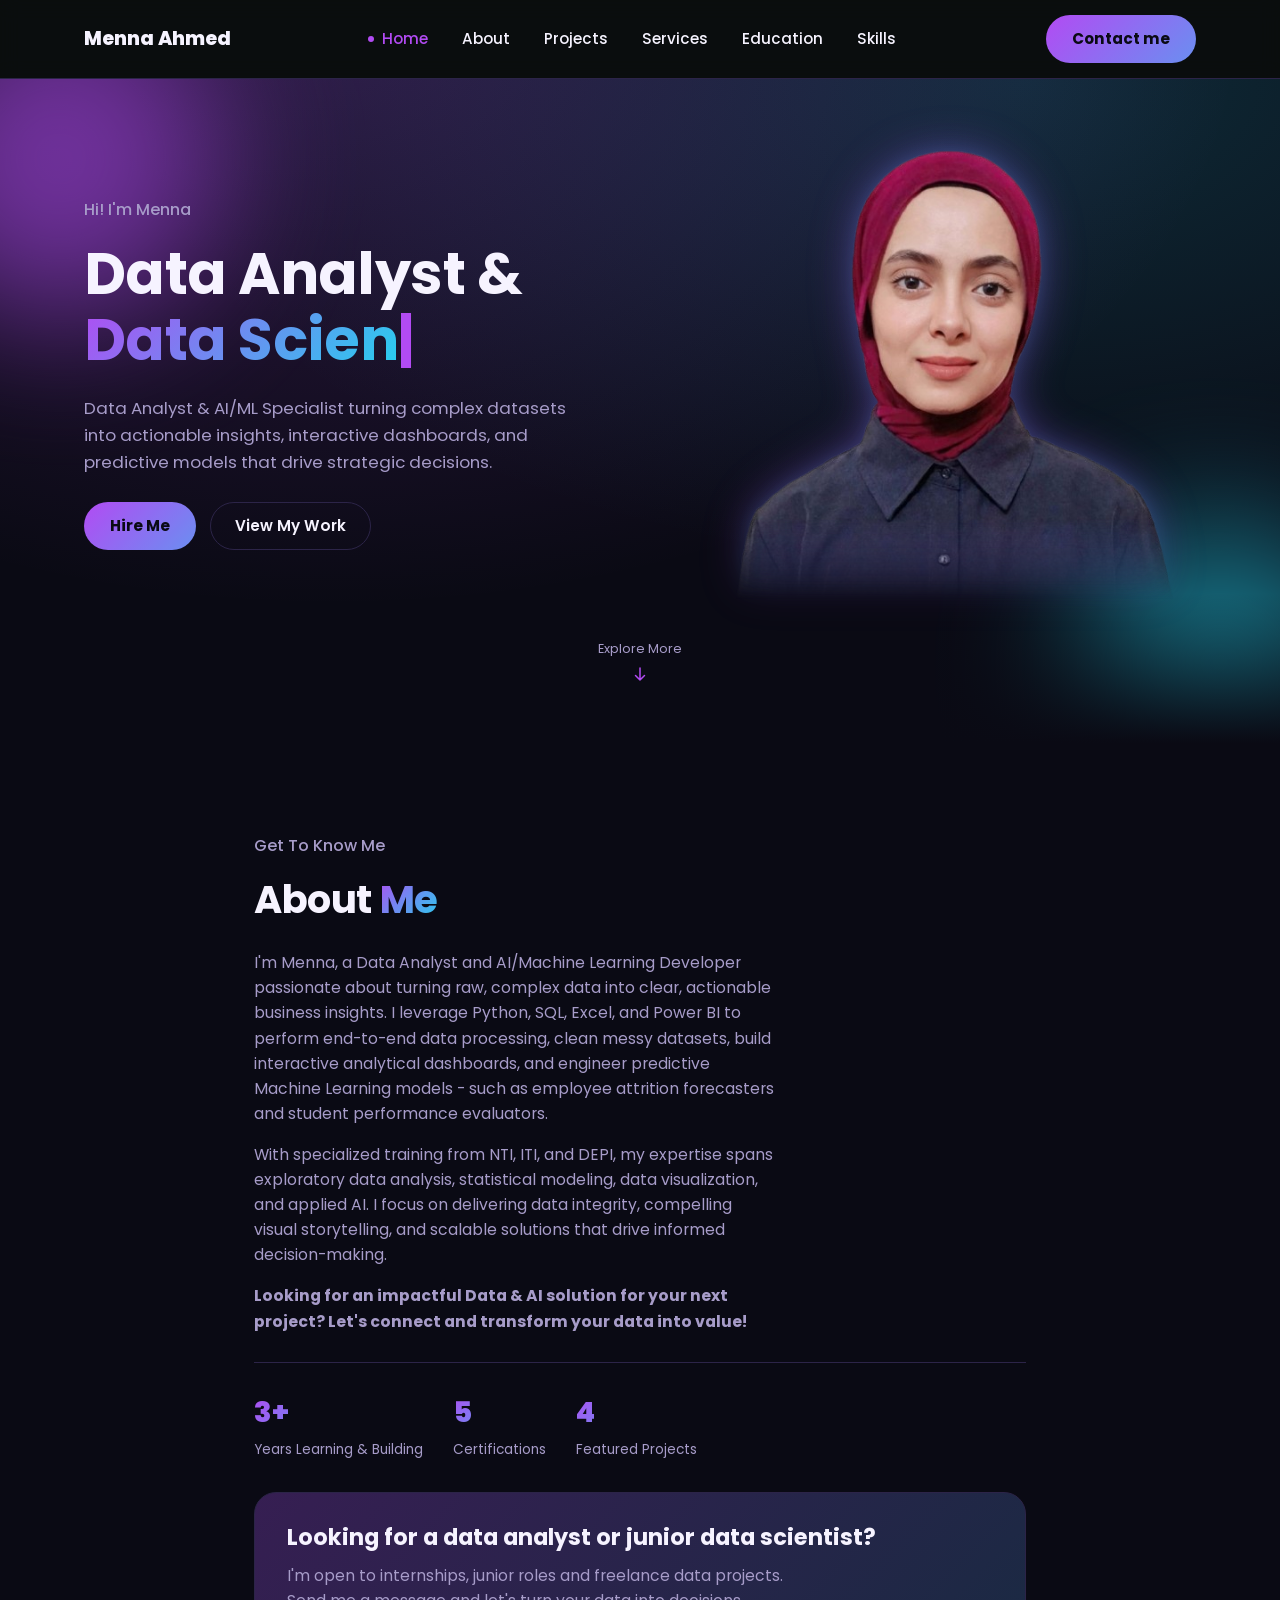
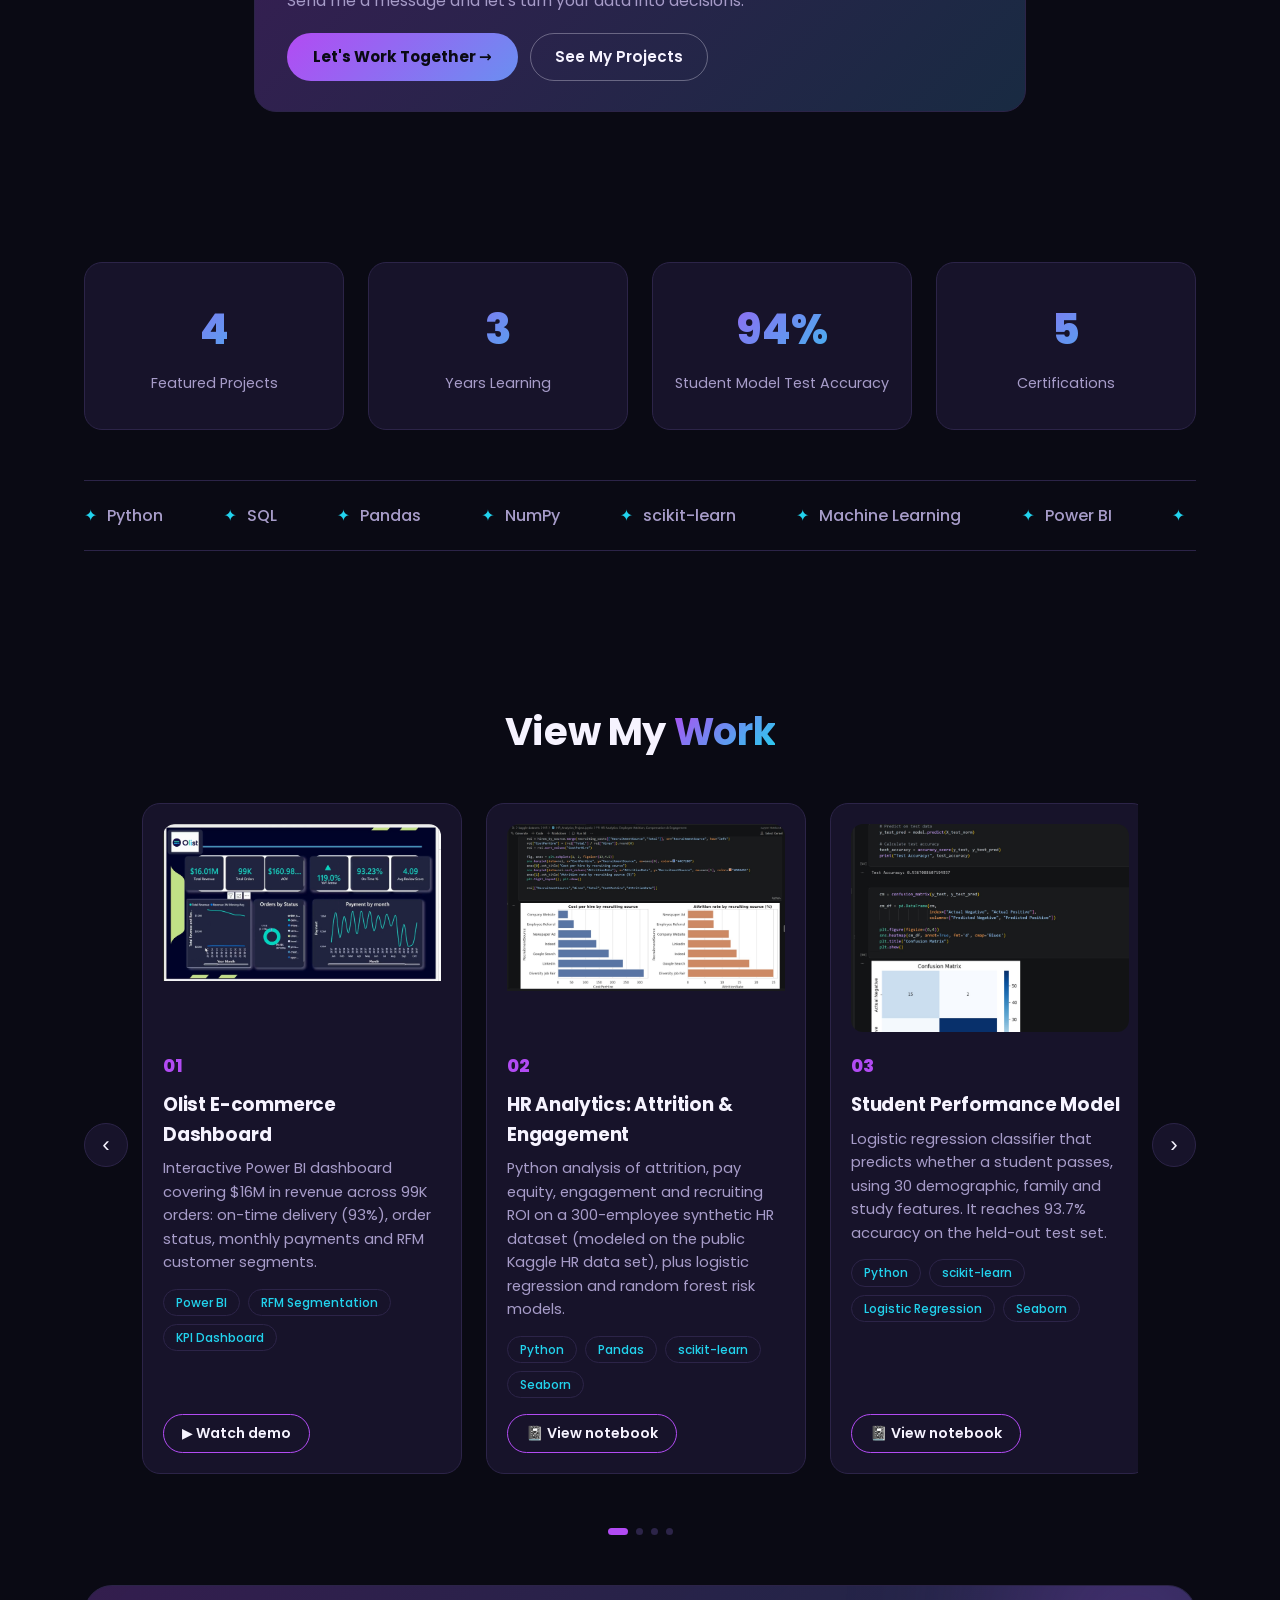
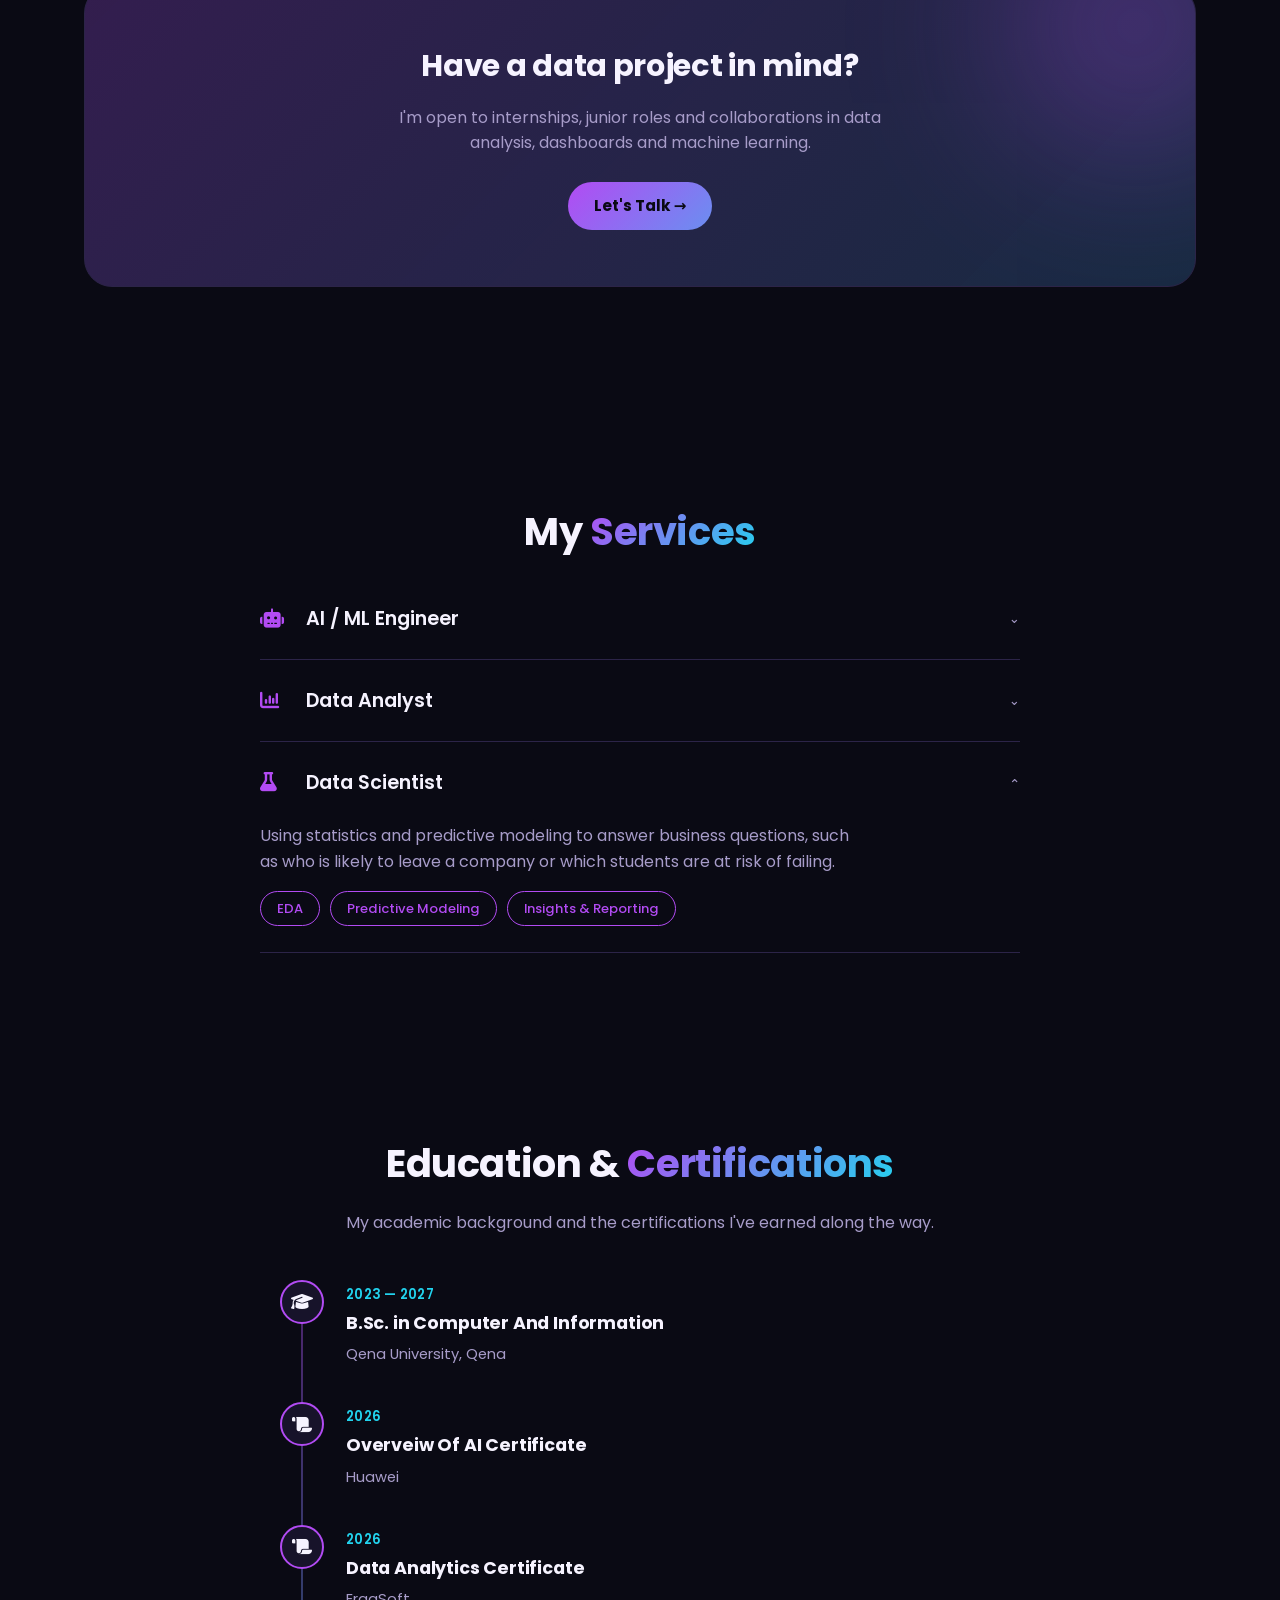
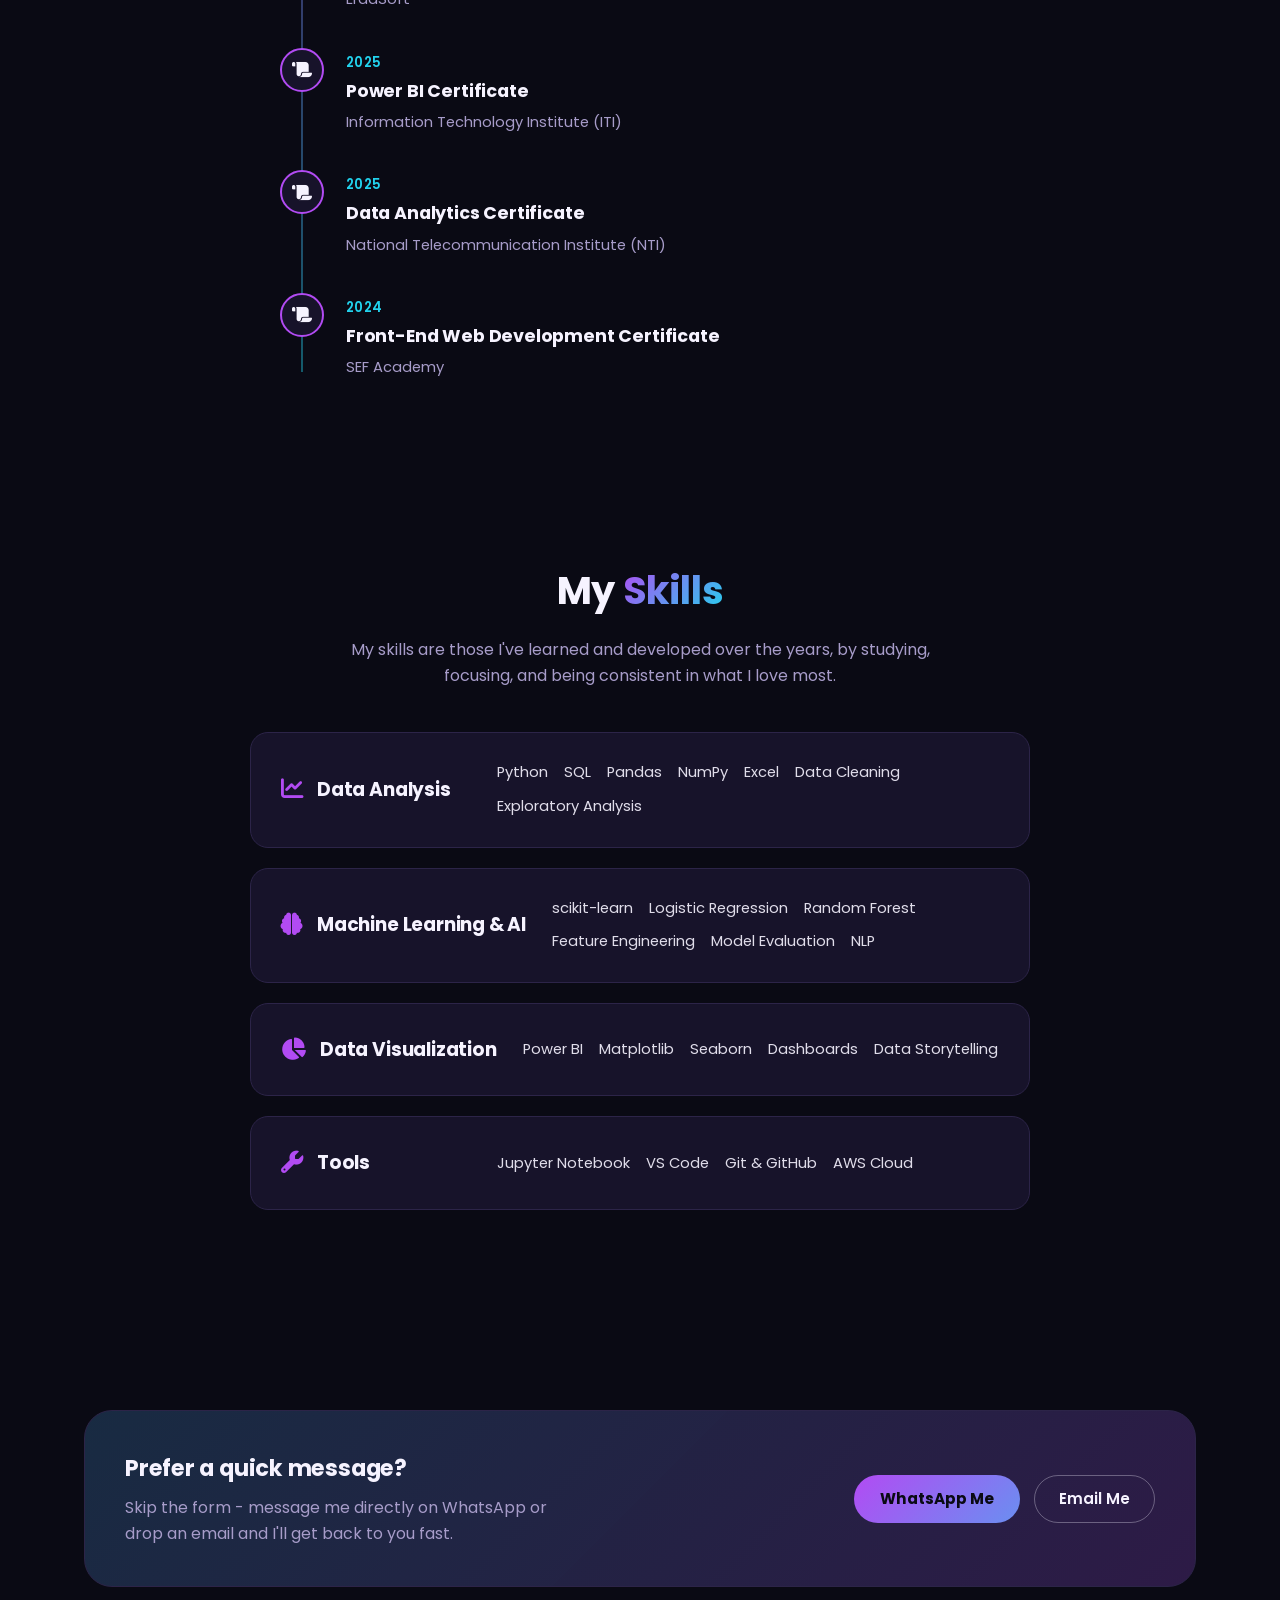
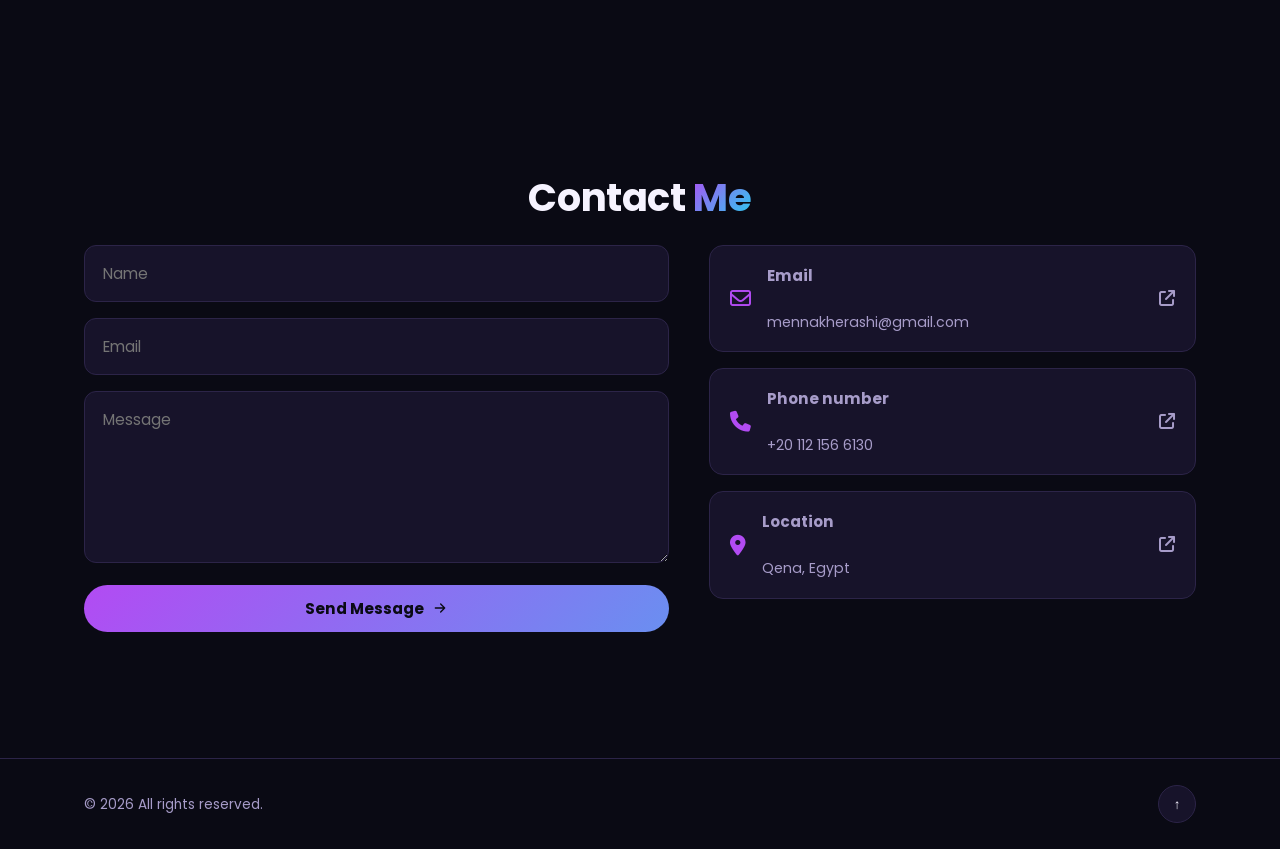
==== index.html @ 3c91f475 "Initial clean portfolio deploy" ====
<!DOCTYPE html>
<html lang="en">
<head>
<meta charset="UTF-8">
<meta name="viewport" content="width=device-width, initial-scale=1, viewport-fit=cover">
<title>Menna Ahmed Kherashi Portfolio</title>
<meta name="description" content="Portfolio of Menna Ahmed — data analysis, machine learning and Power BI dashboards.">
<link rel="preconnect" href="https://fonts.googleapis.com">
<link rel="preconnect" href="https://fonts.gstatic.com" crossorigin>
<link href="https://fonts.googleapis.com/css2?family=Poppins:wght@400;500;600;700;800&display=swap" rel="stylesheet">
<link rel="stylesheet" href="https://cdnjs.cloudflare.com/ajax/libs/font-awesome/6.5.1/css/all.min.css">
<link rel="stylesheet" href="css/style.css">
</head>
<body>

<header id="header">
  <nav class="nav wrap">
    <div class="logo">Menna Ahmed</div>
    <button class="nav-toggle" id="navToggle" aria-label="Toggle menu">
      <span></span><span></span><span></span>
    </button>
    <ul class="nav-links" id="navLinks">
      <li><a href="#home" class="nav-link active">Home</a></li>
      <li><a href="#about" class="nav-link">About</a></li>
      <li><a href="#works" class="nav-link">Projects</a></li>
      <li><a href="#services" class="nav-link">Services</a></li>
      <li><a href="#education" class="nav-link">Education</a></li>
      <li><a href="#skills" class="nav-link">Skills</a></li>
    </ul>
    <a href="#contact" class="btn-pill">Contact me</a>
  </nav>
</header>

<main>

  <!-- HERO -->
  <section id="home" class="hero">
    <span class="blob blob-1"></span>
    <span class="blob blob-2"></span>
    <div class="wrap hero-inner">
      <div class="hero-grid">
        <div class="hero-text">
          <p class="eyebrow">Hi! I'm Menna</p>
          <h1>Data Analyst &amp;<br><span id="typed" class="accent"></span><span class="cursor">|</span></h1>
          <p class="hero-sub">Data Analyst & AI/ML Specialist turning complex datasets into actionable insights, interactive dashboards, and predictive models that drive strategic decisions.</p>
          <div class="cta-row">
            <a href="#contact" class="btn-pill">Hire Me</a>
            <a href="#works" class="btn-outline">View My Work</a>
          </div>
        </div>
        <div class="hero-image">
          <img src="images/menna-cutout.png" alt="Menna Ahmed portrait" width="912" height="939">
        </div>
      </div>
      <a href="#works" class="scroll-down" aria-label="Scroll down">
        <span>Explore More</span>
        <svg width="18" height="18" viewBox="0 0 24 24" fill="none"><path d="M12 4v16m0 0l-6-6m6 6l6-6" stroke="currentColor" stroke-width="2" stroke-linecap="round" stroke-linejoin="round"/></svg>
      </a>
    </div>
  </section>

  <!-- ABOUT -->
  <section id="about" class="about">
    <div class="wrap about-inner reveal">
      <div class="about-content">
        <p class="eyebrow">Get To Know Me</p>
        <h2>About <span class="accent">Me</span></h2>
        
        <p class="about-text">
  I'm Menna, a Data Analyst and AI/Machine Learning Developer passionate about turning raw, complex data into clear, actionable business insights. I leverage Python, SQL, Excel, and Power BI to perform end-to-end data processing, clean messy datasets, build interactive analytical dashboards, and engineer predictive Machine Learning models - such as employee attrition forecasters and student performance evaluators.
</p>
<p class="about-text">
  With specialized training from NTI, ITI, and DEPI, my expertise spans exploratory data analysis, statistical modeling, data visualization, and applied AI. I focus on delivering data integrity, compelling visual storytelling, and scalable solutions that drive informed decision-making. 
</p>
<p class="about-text highlight-cta">
  <strong>Looking for an impactful Data & AI solution for your next project? Let's connect and transform your data into value!</strong>
</p>

        <div class="about-stats">
          <div class="about-stat">
            <span class="about-stat-num">3+</span>
            <span class="about-stat-label">Years Learning &amp; Building</span>
          </div>
          <div class="about-stat">
            <span class="about-stat-num">5</span>
            <span class="about-stat-label">Certifications</span>
          </div>
          <div class="about-stat">
            <span class="about-stat-num">4</span>
            <span class="about-stat-label">Featured Projects</span>
          </div>
        </div>
        <div class="about-cta">
          <p class="about-cta-title">Looking for a data analyst or junior data scientist?</p>
          <p class="about-cta-text">I'm open to internships, junior roles and freelance data projects. Send me a message and let's turn your data into decisions.</p>
          <div class="about-cta-actions">
            <a href="#contact" class="btn-pill">Let's Work Together →</a>
            <a href="#works" class="btn-outline">See My Projects</a>
          </div>
        </div>
      </div>
    </div>
  </section>

  <!-- STATS -->
  <section class="stats">
    <div class="wrap">
      <div class="stats-grid reveal-stagger">
        <div class="stat-card">
          <div class="stat-num" data-count="4">0</div>
          <div class="stat-label">Featured Projects</div>
        </div>
        <div class="stat-card">
          <div class="stat-num" data-count="3">0</div>
          <div class="stat-label">Years Learning</div>
        </div>
        <div class="stat-card">
          <div class="stat-num" data-count="94" data-suffix="%">0</div>
          <div class="stat-label">Student Model Test Accuracy</div>
        </div>
        <div class="stat-card">
          <div class="stat-num" data-count="5">0</div>
          <div class="stat-label">Certifications</div>
        </div>
      </div>
      <div class="marquee-wrap">
        <div class="marquee">
          <span>Python</span><span>SQL</span><span>Pandas</span><span>NumPy</span><span>scikit-learn</span>
          <span>Machine Learning</span><span>Power BI</span><span>Excel</span><span>NLP</span><span>AWS Cloud</span>
          <span>Git &amp; GitHub</span>
          <span>Python</span><span>SQL</span><span>Pandas</span><span>NumPy</span><span>scikit-learn</span>
          <span>Machine Learning</span><span>Power BI</span><span>Excel</span><span>NLP</span><span>AWS Cloud</span>
          <span>Git &amp; GitHub</span>
        </div>
      </div>
    </div>
  </section>

  <!-- WORKS -->
  <section id="works" class="works">
    <div class="wrap reveal">
      <h2>View My <span class="accent">Work</span></h2>
    </div>
    <div class="carousel-wrap wrap reveal">
      <button class="carousel-btn prev" id="worksPrev" aria-label="Previous">&#8249;</button>
      <div class="carousel" id="worksCarousel">
        <article class="work-card">
          <div class="work-img"><img src="images/olist.jpeg" alt="Olist E-commerce Power BI dashboard"></div>
          <span class="work-num">01</span>
          <h3>Olist E-commerce Dashboard</h3>
          <p>Interactive Power BI dashboard covering $16M in revenue across 99K orders: on-time delivery (93%), order status, monthly payments and RFM customer segments.</p>
          <div class="work-tags"><span>Power BI</span><span>RFM Segmentation</span><span>KPI Dashboard</span></div>
          <div class="work-actions"><a class="work-link" href="https://drive.google.com/file/d/1lh9sNQ9SJ54lVh4-jCZpl5slV-07fEFe/view?usp=sharing" target="_blank" rel="noopener">▶ Watch demo</a></div>
        </article>
        <article class="work-card">
          <div class="work-img"><img src="images/HR.jpeg" alt="HR Analytics notebook"></div>
          <span class="work-num">02</span>
          <h3>HR Analytics: Attrition &amp; Engagement</h3>
          <p>Python analysis of attrition, pay equity, engagement and recruiting ROI on a 300-employee synthetic HR dataset (modeled on the public Kaggle HR data set), plus logistic regression and random forest risk models.</p>
          <div class="work-tags"><span>Python</span><span>Pandas</span><span>scikit-learn</span><span>Seaborn</span></div>
          <div class="work-actions"><a class="work-link" href="notebooks/hr-analytics.html" target="_blank" rel="noopener">📓 View notebook</a></div>
        </article>
        <article class="work-card">
          <div class="work-img"><img src="images/AI Students Model.jpeg" alt="Student performance model results"></div>
          <span class="work-num">03</span>
          <h3>Student Performance Model</h3>
          <p>Logistic regression classifier that predicts whether a student passes, using 30 demographic, family and study features. It reaches 93.7% accuracy on the held-out test set.</p>
          <div class="work-tags"><span>Python</span><span>scikit-learn</span><span>Logistic Regression</span><span>Seaborn</span></div>
          <div class="work-actions"><a class="work-link" href="notebooks/student-performance-model.html" target="_blank" rel="noopener">📓 View notebook</a></div>
        </article>
        <article class="work-card">
          <div class="work-img"><img src="images/sales.jpeg" alt="WE Sales Power BI dashboard"></div>
          <span class="work-num">04</span>
          <h3>WE Sales Dashboard</h3>
          <p>Power BI sales dashboard with interactive filters, daily sales trend, gender and age breakdowns, top sellers and a sales-target tracker (45.7K vs a 40K goal).</p>
          <div class="work-tags"><span>Power BI</span><span>Interactive Filters</span><span>Sales KPIs</span></div>
          <div class="work-actions"><a class="work-link" href="https://drive.google.com/file/d/1y9YzG2z9LEgXpOu-UuD8Z0-dCNgIsyWz/view?usp=sharing" target="_blank" rel="noopener">▶ Watch demo</a></div>
        </article>
      </div>
      <button class="carousel-btn next" id="worksNext" aria-label="Next">&#8250;</button>
    </div>
    <div class="dots" id="worksDots"></div>
    <div class="wrap" style="margin-top:50px;">
      <div class="cta-banner reveal">
        <h3>Have a data project in mind?</h3>
        <p>I'm open to internships, junior roles and collaborations in data analysis, dashboards and machine learning.</p>
        <a href="#contact" class="btn-pill">Let's Talk →</a>
      </div>
    </div>
  </section>

  <!-- SERVICES -->
  <section id="services" class="services">
    <div class="wrap reveal">
      <h2>My <span class="accent">Services</span></h2>

      <div class="accordion reveal-stagger">
        <div class="acc-item">
          <button class="acc-head">
             <span class="acc-icon"><i class="fa-solid fa-robot"></i></span>
            <span class="acc-title">AI / ML Engineer</span>
            <span class="acc-arrow">⌄</span>
          </button>
          <div class="acc-body">
            <p>Preparing data, training and evaluating machine learning models with Python and scikit-learn, from feature engineering to accuracy and ROC-AUC reporting.</p>
            <div class="tags">
              <span>Model Training</span><span>Feature Engineering</span><span>Model Evaluation</span>
            </div>
          </div>
        </div>

        <div class="acc-item">
          <button class="acc-head">
            <span class="acc-icon"><i class="fa-solid fa-chart-column"></i></span>
            <span class="acc-title">Data Analyst</span>
            <span class="acc-arrow">⌄</span>
          </button>
          <div class="acc-body">
            <p>Cleaning and exploring data with Python, SQL and Excel, then turning it into interactive Power BI dashboards and clear, actionable insights.</p>
            <div class="tags">
              <span>Data Cleaning</span><span>Dashboards</span><span>Data Visualization</span>
            </div>
          </div>
        </div>

        <div class="acc-item open">
          <button class="acc-head">
             <span class="acc-icon"><i class="fa-solid fa-flask"></i></span>
            <span class="acc-title">Data Scientist</span>
            <span class="acc-arrow">⌄</span>
          </button>
          <div class="acc-body">
            <p>Using statistics and predictive modeling to answer business questions, such as who is likely to leave a company or which students are at risk of failing.</p>
            <div class="tags">
              <span>EDA</span><span>Predictive Modeling</span><span>Insights &amp; Reporting</span>
            </div>
          </div>
        </div>
      </div>
    </div>
  </section>

  <!-- EDUCATION & CERTIFICATIONS -->
  <section id="education" class="education">
    <div class="wrap reveal">
      <h2>Education &amp; <span class="accent">Certifications</span></h2>
      <p class="section-sub">My academic background and the certifications I've earned along the way.</p>
      <div class="edu-timeline">
        <div class="edu-item">
          <div class="edu-dot"><i class="fa-solid fa-graduation-cap"></i></div>
          <div class="edu-content">
            <div class="edu-when">2023 — 2027</div>
            <h3>B.Sc. in Computer And Information</h3>
            <p>Qena University, Qena</p>
          </div>
        </div>
         <div class="edu-item">
           <div class="edu-dot"><i class="fa-solid fa-scroll"></i></div>
          <div class="edu-content">
            <div class="edu-when">2026</div>
            <h3>Overveiw Of AI Certificate</h3>
            <p>Huawei</p>
          </div>
        </div>
        <div class="edu-item">
           <div class="edu-dot"><i class="fa-solid fa-scroll"></i></div>
          <div class="edu-content">
            <div class="edu-when">2026</div>
            <h3>Data Analytics Certificate</h3>
            <p>EraaSoft</p>
          </div>
        </div>
        <div class="edu-item">
           <div class="edu-dot"><i class="fa-solid fa-scroll"></i></div>
          <div class="edu-content">
            <div class="edu-when">2025</div>
            <h3>Power BI Certificate</h3>
            <p>Information Technology Institute (ITI)</p>
          </div>
        </div>
        <div class="edu-item">
           <div class="edu-dot"><i class="fa-solid fa-scroll"></i></div>
          <div class="edu-content">
            <div class="edu-when">2025</div>
            <h3>Data Analytics Certificate</h3>
            <p>National Telecommunication Institute (NTI)</p>
          </div>
        </div>
        <div class="edu-item">
           <div class="edu-dot"><i class="fa-solid fa-scroll"></i></div>
          <div class="edu-content">
            <div class="edu-when">2024</div>
            <h3>Front-End Web Development Certificate</h3>
            <p>SEF Academy</p>
          </div>
        </div>
      </div>
    </div>
  </section>

  <!-- SKILLS -->
  <section id="skills" class="skills">
    <div class="wrap reveal">
      <h2>My <span class="accent">Skills</span></h2>
      <p class="section-sub">My skills are those I've learned and developed over the years, by studying, focusing, and being consistent in what I love most.</p>

      <div class="skill-card reveal">
         <div class="skill-head">
    <span class="skill-icon"><i class="fa-solid fa-chart-line"></i></span>
    <h3>Data Analysis</h3>
</div>
        <div class="skill-list">
          <span>Python</span><span>SQL</span><span>Pandas</span><span>NumPy</span>
          <span>Excel</span><span>Data Cleaning</span><span>Exploratory Analysis</span>
        </div>
      </div>

      <div class="skill-card reveal">
         <div class="skill-head">
    <span class="skill-icon"><i class="fa-solid fa-brain"></i></span>
    <h3>Machine Learning &amp; AI</h3>
</div>
        <div class="skill-list">
          <span>scikit-learn</span><span>Logistic Regression</span><span>Random Forest</span>
          <span>Feature Engineering</span><span>Model Evaluation</span><span>NLP</span>
        </div>
      </div>

      <div class="skill-card reveal">
         <div class="skill-head">
    <span class="skill-icon"><i class="fa-solid fa-chart-pie"></i></span>
    <h3>Data Visualization</h3>
</div>
        <div class="skill-list">
          <span>Power BI</span><span>Matplotlib</span><span>Seaborn</span>
          <span>Dashboards</span><span>Data Storytelling</span>
        </div>
      </div>

      <div class="skill-card reveal">
         <div class="skill-head">
    <span class="skill-icon"><i class="fa-solid fa-wrench"></i></span>
    <h3>Tools</h3>
</div>
        <div class="skill-list">
          <span>Jupyter Notebook</span><span>VS Code</span><span>Git &amp; GitHub</span><span>AWS Cloud</span>
        </div>
      </div>
    </div>
  </section>

  <!-- DIRECT MESSAGE -->
  <section class="direct-msg-section">
    <div class="wrap">
      <div class="direct-msg reveal">
        <div>
          <h3>Prefer a quick message?</h3>
          <p>Skip the form - message me directly on WhatsApp or drop an email and I'll get back to you fast.</p>
        </div>
        <div class="direct-msg-actions">
          <a href="https://wa.me/201121566130" target="_blank" rel="noopener" class="btn-pill">WhatsApp Me</a>
          <a href="mailto:mennakherashi@gmail.com" class="btn-outline">Email Me</a>
        </div>
      </div>
    </div>
  </section>

  <!-- CONTACT -->
  <section id="contact" class="contact">
    <div class="wrap reveal">
      <h2>Contact <span class="accent">Me</span></h2>
      <div class="contact-grid">
        <form class="contact-form" id="contactForm" novalidate>
          <input type="text" name="name" placeholder="Name" autocomplete="name" required>
          <input type="email" name="email" placeholder="Email" autocomplete="email" required>
          <textarea name="message" placeholder="Message" rows="6" required></textarea>
          <input type="text" name="_honey" class="hp" tabindex="-1" autocomplete="off" aria-hidden="true">
          <button type="submit" class="btn-pill full" id="sendBtn"><span id="sendLabel">Send Message</span>
            <svg width="16" height="16" viewBox="0 0 24 24" fill="none"><path d="M5 12h14m0 0l-6-6m6 6l-6 6" stroke="currentColor" stroke-width="2" stroke-linecap="round" stroke-linejoin="round"/></svg>
          </button>
          <p class="form-status" id="formStatus" role="status" aria-live="polite"></p>
        </form>
        <div class="contact-info">
          <a href="mailto:mennakherashi@gmail.com" class="info-card">
             <span class="info-icon"><i class="fa-regular fa-envelope"></i></span>
            <span><strong>Email</strong><br>mennakherashi@gmail.com</span>
             <span class="info-arrow"><i class="fa-solid fa-arrow-up-right-from-square"></i></span>
          </a>
          <a href="tel:+201121566130" class="info-card">
             <span class="info-icon"><i class="fa-solid fa-phone"></i></span>
            <span><strong>Phone number</strong><br>+20 112 156 6130</span>
             <span class="info-arrow"><i class="fa-solid fa-arrow-up-right-from-square"></i></span>
          </a>
          <a href="#" class="info-card">
             <span class="info-icon"><i class="fa-solid fa-location-dot"></i></span>
            <span><strong>Location</strong><br>Qena, Egypt</span>
             <span class="info-arrow"><i class="fa-solid fa-arrow-up-right-from-square"></i></span>
          </a>
        </div>
      </div>
    </div>
  </section>

</main>

<footer>
  <div class="wrap footer-inner">
    <span>© <span id="year"></span> All rights reserved.</span>
    <button id="toTop" aria-label="Back to top">↑</button>
  </div>
</footer>

<script src="js/script.js"></script>
</body>
</html>
---- css/style.css ----
:root{
  --bg: #0a0a14;
  --bg-soft: #110d1e;
  --card: #17132a;
  --line: #2c2448;
  --text: #f6f3ff;
  --muted: #a79cc9;
  --accent: #b24bf3;
  --accent-2: #22d3ee;
  --accent-3: #ff4fd8;
  --btn-text: #0a0a14;
  --radius: 18px;
}
*{ box-sizing:border-box; margin:0; padding:0; }
html{ scroll-behavior:smooth; }
body{
  background: var(--bg);
  color: var(--text);
  font-family: 'Poppins', system-ui, sans-serif;
  line-height:1.6;
  overflow-x:hidden;
}
img{ max-width:100%; display:block; }
.wrap{ max-width: 1160px; margin:0 auto; padding: 0 24px; }
.accent{
  background: linear-gradient(135deg, var(--accent), var(--accent-2));
  -webkit-background-clip: text; background-clip:text; color: transparent;
}
a{ color:inherit; }
h1,h2,h3{ font-weight:700; letter-spacing:-0.01em; }

/* Header */
header{
  position: sticky; top:0; z-index: 100;
  background: rgba(11,15,13,0.85);
  backdrop-filter: blur(10px);
  border-bottom: 1px solid var(--line);
}
.nav{ display:flex; align-items:center; justify-content:space-between; height: 78px; gap: 20px; }
.logo{ font-weight:800; font-size:1.2rem; }
.nav-links{ display:flex; gap:34px; list-style:none; }
.nav-link{ text-decoration:none; font-weight:500; font-size:0.95rem; color: var(--text); position:relative; padding: 6px 0; }
.nav-link::before{
  content:''; position:absolute; left:-14px; top:50%; transform:translateY(-50%) scale(0);
  width:6px; height:6px; border-radius:50%; background: var(--accent);
  transition: transform .2s;
}
.nav-link.active::before{ transform:translateY(-50%) scale(1); }
.nav-link.active{ color: var(--accent); }
.btn-pill{
  display:inline-flex; align-items:center; gap:8px; justify-content:center;
  background: linear-gradient(135deg, var(--accent), var(--accent-2));
  background-size: 200% 200%;
  color: var(--btn-text); font-weight:700; padding: 12px 26px; border-radius: 999px;
  text-decoration:none; border:none; cursor:pointer; font-family:inherit; font-size:0.95rem;
  transition: transform .25s, box-shadow .25s, background-position .5s;
  position:relative; overflow:hidden;
}
.btn-pill:hover{ transform: translateY(-3px) scale(1.02); box-shadow: 0 10px 30px rgba(178,75,243,0.45); background-position: 100% 50%; }
.btn-pill:active{ transform: translateY(-1px) scale(.98); }
.btn-pill::after{
  content:''; position:absolute; top:0; left:-60%; width:40%; height:100%;
  background: linear-gradient(120deg, transparent, rgba(255,255,255,0.55), transparent);
  transform: skewX(-20deg);
}
.btn-pill:hover::after{ animation: shine .9s ease; }
@keyframes shine{ from{ left:-60%; } to{ left:130%; } }
.btn-pill.full{ width:100%; margin-top:6px; }
.btn-outline{
  display:inline-flex; align-items:center; gap:8px; justify-content:center;
  background: transparent; color: var(--text); font-weight:600; padding: 11px 24px;
  border-radius: 999px; border: 1.5px solid var(--line); text-decoration:none;
  font-family:inherit; font-size:0.95rem; transition: border-color .25s, transform .25s, color .25s;
}
.btn-outline:hover{ border-color: var(--accent-2); color: var(--accent-2); transform: translateY(-3px); }
.nav-toggle{ display:none; flex-direction:column; gap:5px; background:none; border:none; cursor:pointer; }
.nav-toggle span{ width:24px; height:2px; background: var(--text); }

/* Hero */
.hero{ padding: 70px 0 60px; text-align:left; position:relative; overflow:hidden; }
.hero::before{
  content:''; position:absolute; inset: -10% -10% auto -10%; height: 700px;
  background: radial-gradient(ellipse at 30% 0%, rgba(178,75,243,0.22), transparent 60%),
              radial-gradient(ellipse at 75% 10%, rgba(34,211,238,0.16), transparent 55%);
  pointer-events:none; z-index:0;
  animation: driftGlow 14s ease-in-out infinite alternate;
}
.blob{
  position:absolute; border-radius:50%; filter: blur(70px); z-index:0; pointer-events:none;
  opacity:0.55;
}
.blob-1{ width:320px; height:320px; background: var(--accent); top:-80px; left:-100px; animation: floatBlob 12s ease-in-out infinite; }
.blob-2{ width:280px; height:280px; background: var(--accent-2); bottom:-60px; right:-80px; animation: floatBlob 15s ease-in-out infinite reverse; }
@keyframes floatBlob{
  0%,100%{ transform: translate(0,0) scale(1); }
  50%{ transform: translate(30px,-30px) scale(1.12); }
}
@keyframes driftGlow{
  from{ transform: translateX(-3%); }
  to{ transform: translateX(3%); }
}
.hero-inner{ position:relative; z-index:1; }
.eyebrow{ color: var(--muted); font-weight:500; margin-bottom: 18px; }
.hero h1{ font-size: clamp(2.1rem, 5.5vw, 3.6rem); line-height:1.15; }
.hero-sub{ color: var(--muted); max-width: 46ch; margin: 22px 0 0; font-size:1.05rem; }
.cursor{ color: var(--accent); animation: blink 1s steps(1) infinite; }
@keyframes blink{ 50%{ opacity:0; } }

.hero-image{
  width:100%; max-width: 440px; margin: 0 auto;
  animation-name: heroImageIn, floatIdle;
  animation-duration: .9s, 5s;
  animation-delay: .32s, 1.2s;
  animation-timing-function: cubic-bezier(.16,.8,.3,1), ease-in-out;
  animation-iteration-count: 1, infinite;
  animation-direction: normal, alternate;
  animation-fill-mode: both, none;
}
.hero-image{
  filter: drop-shadow(0 0 22px rgba(178,75,243,0.35)) drop-shadow(0 0 8px rgba(34,211,238,0.18));
}
.hero-image img{
  width:100%; height:auto;
  -webkit-mask-image: linear-gradient(to bottom, #000 82%, transparent 100%);
          mask-image: linear-gradient(to bottom, #000 82%, transparent 100%);
}
@keyframes floatIdle{ from{ transform: translateY(0); } to{ transform: translateY(-14px); } }
.scroll-down{
  display:inline-flex; flex-direction:column; align-items:center; gap:6px;
  margin-top: 40px; text-decoration:none; color: var(--muted); font-size:0.8rem;
}
.scroll-down svg{ animation: bob 1.6s ease-in-out infinite; color: var(--accent); }
@keyframes bob{ 0%,100%{ transform:translateY(0); } 50%{ transform:translateY(6px); } }

/* Section generic */
section{ padding: 90px 0; }
section h2{ font-size: clamp(1.7rem, 3.5vw, 2.4rem); text-align:center; margin-bottom: 16px; }
.section-sub{ text-align:center; color: var(--muted); max-width: 60ch; margin: 0 auto 44px; }

/* About */
.about-inner{
  max-width: 820px; margin: 0 auto;
}
.about-content .eyebrow{ margin-bottom: 10px; }
.about-content h2{ text-align:left; margin-bottom: 20px; }
.about-text{ color: var(--muted); margin-bottom: 16px; font-size:0.98rem; max-width: 58ch; }
.about-stats{
  display:flex; gap: 30px; flex-wrap:wrap; margin: 28px 0 32px;
  padding-top: 26px; border-top: 1px solid var(--line);
}
.about-stat{ display:flex; flex-direction:column; gap:4px; }
.about-stat-num{
  font-size: 1.8rem; font-weight:800;
  background: linear-gradient(135deg, var(--accent), var(--accent-2));
  -webkit-background-clip:text; background-clip:text; color:transparent;
}
.about-stat-label{ color: var(--muted); font-size:0.85rem; }

/* Works carousel */
.works .wrap{ margin-bottom: 34px; }
.carousel-wrap{ display:flex; align-items:center; gap: 14px; }
.carousel{
  display:flex; gap: 24px; overflow-x:auto; scroll-snap-type: x mandatory;
  padding: 6px 2px 20px;
  scrollbar-width: none;
}
.carousel::-webkit-scrollbar{ display:none; }
.work-card{
  flex: 0 0 320px; scroll-snap-align:start;
  background: var(--card); border:1px solid var(--line); border-radius: var(--radius);
  padding: 20px; position:relative;
}
.work-img{ border-radius: 12px; overflow:hidden; aspect-ratio: 4/3; margin-bottom: 20px; }
.work-num{ color: var(--accent); font-weight:800; font-size:1.1rem; }
.work-card h3{ font-size:1.15rem; margin: 10px 0 8px; }
.work-card p{ color: var(--muted); font-size:0.92rem; }
.carousel-btn{
  flex: 0 0 auto; width:44px; height:44px; border-radius:50%;
  background: var(--card); border:1px solid var(--line); color:var(--text);
  font-size:1.4rem; cursor:pointer; display:flex; align-items:center; justify-content:center;
}
.carousel-btn:hover{ border-color: var(--accent); color: var(--accent); }
.dots{ display:flex; justify-content:center; gap:8px; margin-top: 8px; }
.dots span{ width:7px; height:7px; border-radius:50%; background: var(--line); }
.dots span.active{ background: var(--accent); width:20px; border-radius:4px; }

/* Services accordion */
.accordion{ max-width: 760px; margin: 0 auto; }
.acc-item{ border-bottom: 1px solid var(--line); }
.acc-head{
  width:100%; display:flex; align-items:center; gap:18px; background:none; border:none;
  color: var(--text); font-family:inherit; padding: 26px 0; cursor:pointer; text-align:left;
}
.acc-icon{ font-size:1.2rem; color: var(--accent); width:28px; }
.acc-title{ flex:1; font-size:1.2rem; font-weight:600; }
.acc-arrow{ transition: transform .25s; color: var(--muted); }
.acc-item.open .acc-arrow{ transform: rotate(180deg); }
.acc-body{ max-height:0; overflow:hidden; transition: max-height .3s ease; }
.acc-item.open .acc-body{ max-height: 240px; }
.acc-body p{ color: var(--muted); padding-bottom: 16px; max-width: 60ch; }
.tags{ display:flex; flex-wrap:wrap; gap:10px; padding-bottom: 26px; }
.tags span{
  border:1px solid var(--accent); color: var(--accent); padding:6px 16px;
  border-radius:999px; font-size:0.82rem; font-weight:500;
}

/* Skills */
.skill-card{
  background: var(--card); border:1px solid var(--line); border-radius: var(--radius);
  padding: 28px 30px; margin-bottom: 20px; max-width: 780px; margin-left:auto; margin-right:auto;
  display:flex; align-items:center; gap: 26px; flex-wrap:wrap;
}
.skill-head{ display:flex; align-items:center; gap:14px; min-width: 190px; }
.skill-icon{ color: var(--accent); font-size:1.4rem; }
.skill-list{ display:flex; flex-wrap:wrap; gap:10px 16px; flex:1; }
.skill-list span{ font-size:0.92rem; color: var(--text); opacity:0.9; }


/* Contact */
.contact-grid{ display:grid; grid-template-columns: 1.2fr 1fr; gap: 40px; align-items:start; }
.contact-form{ display:flex; flex-direction:column; gap:16px; }
.contact-form input, .contact-form textarea{
  background: var(--card); border:1px solid var(--line); border-radius:12px;
  padding: 16px 18px; color: var(--text); font-family:inherit; font-size:0.95rem; resize:vertical;
}
.contact-form input:focus, .contact-form textarea:focus{ outline:none; border-color: var(--accent); }
.contact-info{ display:flex; flex-direction:column; gap:16px; }
.info-card{
  display:flex; align-items:center; gap:16px; background: var(--card); border:1px solid var(--line);
  border-radius: 14px; padding: 18px 20px; text-decoration:none; color: var(--text);
  transition: border-color .2s;
}
.info-card:hover{ border-color: var(--accent); }
.info-icon{ font-size:1.3rem; color: var(--accent); }
.info-card strong{ display:block; font-size:0.95rem; }
.info-card span:nth-child(2){ flex:1; font-size:0.88rem; color: var(--muted); }
.info-arrow{ color: var(--muted); }

/* Footer */
footer{ border-top:1px solid var(--line); padding: 26px 0; }
.footer-inner{ display:flex; justify-content:space-between; align-items:center; color: var(--muted); font-size:0.85rem; }
#toTop{
  width:38px; height:38px; border-radius:50%; background: var(--card); border:1px solid var(--line);
  color: var(--text); cursor:pointer;
}
#toTop:hover{ border-color: var(--accent); color: var(--accent); }

/* Scroll reveal */
.reveal{
  opacity:0; transform: translateY(36px);
  transition: opacity .7s cubic-bezier(.16,.8,.3,1), transform .7s cubic-bezier(.16,.8,.3,1);
}
.reveal.in-view{ opacity:1; transform:none; }
.reveal-stagger.in-view > *{ animation: none; }
.reveal-stagger > *{
  opacity:0; transform: translateY(28px);
  transition: opacity .6s cubic-bezier(.16,.8,.3,1), transform .6s cubic-bezier(.16,.8,.3,1);
}
.reveal-stagger.in-view > *:nth-child(1){ transition-delay: .05s; }
.reveal-stagger.in-view > *:nth-child(2){ transition-delay: .15s; }
.reveal-stagger.in-view > *:nth-child(3){ transition-delay: .25s; }
.reveal-stagger.in-view > *:nth-child(4){ transition-delay: .35s; }
.reveal-stagger.in-view > *:nth-child(5){ transition-delay: .45s; }
.reveal-stagger.in-view > *{ opacity:1; transform:none; }

/* Hero entrance (plays once on load, no scroll trigger needed) */
.hero-inner .eyebrow{ animation: fadeUp .7s cubic-bezier(.16,.8,.3,1) both; }
.hero-inner h1{ animation: fadeUp .7s .12s cubic-bezier(.16,.8,.3,1) both; }
.hero-inner .hero-sub{ animation: fadeUp .7s .22s cubic-bezier(.16,.8,.3,1) both; }
.hero-image{ animation: heroImageIn .9s .32s cubic-bezier(.16,.8,.3,1) both; }
.scroll-down{ animation: fadeUp .7s .5s cubic-bezier(.16,.8,.3,1) both; }
@keyframes fadeUp{ from{ opacity:0; transform: translateY(22px); } to{ opacity:1; transform:none; } }
@keyframes heroImageIn{ from{ opacity:0; transform: translateY(30px) scale(.94); } to{ opacity:1; transform:none; } }

/* Hover motion */
.work-card{ transition: transform .35s cubic-bezier(.16,.8,.3,1), border-color .35s; }
.work-card:hover{ transform: translateY(-8px); border-color: var(--accent); }
.work-img img{ transition: transform .5s cubic-bezier(.16,.8,.3,1); }
.work-card:hover .work-img img{ transform: scale(1.07); }

.skill-card{ transition: transform .3s cubic-bezier(.16,.8,.3,1), border-color .3s; }
.skill-card:hover{ transform: translateY(-4px); border-color: var(--accent); }



.info-card{ transition: transform .25s, border-color .2s; }
.info-card:hover{ transform: translateX(6px); }
.info-arrow{ display:inline-block; transition: transform .25s; }
.info-card:hover .info-arrow{ transform: translate(3px,-3px); }

.acc-body{ transition: max-height .35s cubic-bezier(.16,.8,.3,1), opacity .3s; opacity:0; }
.acc-item.open .acc-body{ opacity:1; }

.carousel-btn{ transition: transform .2s, border-color .2s, color .2s; }
.carousel-btn:active{ transform: scale(.9); }

.nav-link{ transition: color .2s; }
.nav-link::before{ transition: transform .25s cubic-bezier(.34,1.56,.64,1); }

.logo{ animation: fadeUp .6s cubic-bezier(.16,.8,.3,1) both; }

@media (prefers-reduced-motion: reduce){
  *, *::before, *::after{
    animation-duration: 0.001ms !important;
    animation-iteration-count: 1 !important;
    transition-duration: 0.001ms !important;
  }
  .reveal, .reveal-stagger > *{ opacity:1; transform:none; }
}

/* Stats */
.stats{ padding: 60px 0; }
.stats-grid{
  display:grid; grid-template-columns: repeat(auto-fit, minmax(180px,1fr)); gap: 24px;
  text-align:center;
}
.stat-card{
  background: var(--card); border:1px solid var(--line); border-radius: var(--radius);
  padding: 34px 20px; transition: transform .3s cubic-bezier(.16,.8,.3,1), border-color .3s;
  position:relative; overflow:hidden;
}
.stat-card::before{
  content:''; position:absolute; inset:0; opacity:0; transition: opacity .3s;
  background: radial-gradient(circle at 50% 0%, rgba(178,75,243,0.2), transparent 70%);
}
.stat-card:hover{ transform: translateY(-6px); border-color: var(--accent); }
.stat-card:hover::before{ opacity:1; }
.stat-num{
  font-size: 2.6rem; font-weight:800; position:relative; z-index:1;
  background: linear-gradient(135deg, var(--accent), var(--accent-2));
  -webkit-background-clip:text; background-clip:text; color:transparent;
}
.stat-label{ color: var(--muted); font-size:0.9rem; margin-top:8px; position:relative; z-index:1; }

/* Marquee */
.marquee-wrap{ overflow:hidden; border-top:1px solid var(--line); border-bottom:1px solid var(--line); padding: 22px 0; margin-top: 50px; }
.marquee{ display:flex; gap:60px; width:max-content; animation: marquee 22s linear infinite; }
.marquee span{ font-size:1rem; color: var(--muted); white-space:nowrap; font-weight:500; display:flex; align-items:center; gap:10px; }
.marquee span::before{ content:'✦'; color: var(--accent-2); }
@keyframes marquee{ from{ transform: translateX(0); } to{ transform: translateX(-50%); } }

/* Education timeline */
.edu-timeline{ max-width: 720px; margin: 0 auto; position:relative; }
.edu-timeline::before{
  content:''; position:absolute; left: 21px; top:8px; bottom:8px; width:2px;
  background: linear-gradient(var(--accent), var(--accent-2));
  opacity:0.4;
}
.edu-item{ display:flex; gap:22px; padding-bottom: 36px; position:relative; }
.edu-item:last-child{ padding-bottom:0; }
.edu-dot{
  flex:0 0 auto; width:44px; height:44px; border-radius:50%;
  background: var(--card); border:2px solid var(--accent);
  display:flex; align-items:center; justify-content:center; font-size:1.1rem; z-index:1;
}
.edu-content{ padding-top:4px; }
.edu-when{ color: var(--accent-2); font-size:0.82rem; font-weight:600; letter-spacing:0.02em; }
.edu-content h3{ font-size:1.1rem; margin: 4px 0 6px; }
.edu-content p{ color: var(--muted); font-size:0.92rem; }

/* CTA banner */
.cta-banner{
  background: linear-gradient(135deg, rgba(178,75,243,0.18), rgba(34,211,238,0.12)), var(--card);
  border: 1px solid var(--line); border-radius: 28px;
  padding: 56px 40px; text-align:center; position:relative; overflow:hidden;
}
.cta-banner::before{
  content:''; position:absolute; width:240px; height:240px; border-radius:50%;
  background: var(--accent); filter: blur(90px); opacity:0.35; top:-80px; right:-60px;
  animation: floatBlob 10s ease-in-out infinite;
}
.cta-banner h3{ font-size: clamp(1.4rem,3vw,1.9rem); position:relative; z-index:1; }
.cta-banner p{ color: var(--muted); margin: 14px auto 26px; max-width:50ch; position:relative; z-index:1; }
.cta-banner .btn-pill{ position:relative; z-index:1; }

/* Direct message section */
.direct-msg{
  display:flex; align-items:center; justify-content:space-between; gap: 30px; flex-wrap:wrap;
  background: linear-gradient(135deg, rgba(34,211,238,0.12), rgba(178,75,243,0.14)), var(--card);
  border:1px solid var(--line); border-radius: 28px; padding: 40px;
}
.direct-msg h3{ font-size:1.4rem; margin-bottom:8px; }
.direct-msg p{ color: var(--muted); max-width:44ch; }
.direct-msg-actions{ display:flex; gap:14px; flex-wrap:wrap; }

/* Project card tags + actions */
.work-tags{ display:flex; flex-wrap:wrap; gap:8px; margin-top: 14px; }
.work-tags span{
  border:1px solid var(--line); color: var(--accent-2); padding:3px 12px;
  border-radius:999px; font-size:0.75rem; font-weight:500;
}
.work-actions{ margin-top: 16px; }
.work-link{
  display:inline-flex; align-items:center; gap:6px; cursor:pointer;
  background: transparent; color: var(--text); font: inherit; font-size:0.88rem; font-weight:600;
  border:1px solid var(--accent); border-radius:999px; padding: 7px 18px; text-decoration:none;
  transition: background .2s, color .2s;
}
.work-link:hover{ background: var(--accent); color: var(--btn-text); }
.work-card{ display:flex; flex-direction:column; }
.work-card .work-actions{ margin-top:auto; padding-top:16px; }

/* Hero two-column layout */
.hero-grid{
  display:grid; grid-template-columns: 1.1fr 0.9fr; gap: 40px; align-items:center;
}
.hero-text{ min-width:0; }
.hero h1{ min-height: 2.3em; }
.cta-row{ display:flex; gap:14px; flex-wrap:wrap; margin-top:26px; }
.scroll-down{ display:flex; width:max-content; margin-left:auto; margin-right:auto; }

/* About: single column + call to action */
.about-inner{ max-width: 820px; }
.about-cta{
  margin-top: 8px; padding: 30px 32px; border-radius: 22px; position:relative; overflow:hidden;
  background: linear-gradient(135deg, rgba(178,75,243,0.20), rgba(34,211,238,0.12)), var(--card);
  border: 1px solid var(--line);
}
.about-cta-title{ font-size: clamp(1.1rem, 2.6vw, 1.4rem); font-weight:700; line-height:1.3; }
.about-cta-text{ color: var(--muted); margin: 10px 0 20px; max-width: 58ch; font-size:0.98rem; }
.about-cta-actions{ display:flex; gap:12px; flex-wrap:wrap; }

/* Contact form feedback */
.hp{ position:absolute; left:-9999px; width:1px; height:1px; opacity:0; pointer-events:none; }
.form-status{ min-height: 1.4em; font-size:0.92rem; text-align:center; color: var(--muted); }
.form-status.ok{ color:#4ade80; }
.form-status.err{ color:#fb7185; }
.btn-pill[disabled]{ opacity:.7; cursor:progress; }
.info-card{ min-width:0; }
.info-card span:nth-child(2){ min-width:0; overflow-wrap:anywhere; }
.contact-form input, .contact-form textarea{ width:100%; font-family:inherit; }

/* ============ Responsive ============ */
img, video{ max-width:100%; }

/* Laptop / small desktop */
@media (max-width: 1100px){
  .nav-links{ gap: 22px; }
  .hero-grid{ gap: 24px; }
}

/* Tablet */
@media (max-width: 900px){
  section{ padding: 70px 0; }
  .hero{ padding: 50px 0 50px; text-align:center; }
  .hero-grid{ grid-template-columns: 1fr; gap: 34px; }
  .hero-sub{ margin-left:auto; margin-right:auto; }
  .cta-row{ justify-content:center; }
  .hero h1{ min-height:0; }
  .hero-image{ max-width: 360px; order: 2; }
  .contact-grid{ grid-template-columns: 1fr; }
  .about-content h2, .about-content .eyebrow{ text-align:center; }
  .about-text{ margin-left:auto; margin-right:auto; text-align:center; }
  .about-stats{ justify-content:center; }
  .about-content{ display:flex; flex-direction:column; align-items:center; }
  .about-cta{ text-align:center; }
  .about-cta-text{ margin-left:auto; margin-right:auto; }
  .about-cta-actions{ justify-content:center; }
  .work-card{ flex-basis: 300px; }
}

/* Mobile navigation */
@media (max-width: 820px){
  .nav-toggle{ display:flex; padding:8px; }
  .nav-links{
    position:absolute; top:78px; left:0; right:0; flex-direction:column;
    background: var(--bg-soft); border-bottom:1px solid var(--line);
    padding: 20px 24px; gap:18px; display:none;
  }
  .nav-links.open{ display:flex; }
  .nav > .btn-pill{ display:none; }
  .nav{ justify-content:space-between; }
  .nav-link::before{ left:-14px; }
}

/* Phone */
@media (max-width: 680px){
  .wrap{ padding: 0 18px; }
  section{ padding: 56px 0; }
  .nav{ height:66px; }
  .nav-links{ top:66px; }
  .hero h1{ font-size: clamp(1.9rem, 9vw, 2.4rem); }
  .hero-image{ max-width: 300px; }
  .cta-row .btn-pill, .cta-row .btn-outline{ flex:1 1 140px; }
  .about-stats{ gap: 22px; }
  .about-cta{ padding: 24px 20px; }
  .about-cta-actions .btn-pill, .about-cta-actions .btn-outline{ flex:1 1 100%; }
  .carousel-btn{ display:none; }
  .carousel-wrap{ padding: 0 18px; }
  .work-card{ flex: 0 0 85%; padding:16px; }
  .skill-card{ flex-direction:column; align-items:flex-start; padding: 22px 20px; gap:14px; }
  .skill-head{ min-width:0; }
  .direct-msg{ flex-direction:column; text-align:center; justify-content:center; padding: 30px 22px; }
  .direct-msg-actions{ justify-content:center; width:100%; }
  .direct-msg-actions .btn-pill, .direct-msg-actions .btn-outline{ flex:1 1 140px; }
  .cta-banner{ padding: 40px 22px; }
  .stats-grid{ grid-template-columns: repeat(2, 1fr); gap: 14px; }
  .stat-card{ padding: 24px 12px; }
  .stat-num{ font-size: 2rem; }
  .stat-label{ font-size:0.8rem; }
  .edu-item{ gap:16px; }
  .info-card{ padding: 16px; }
  .footer-inner{ gap: 12px; }
}

@media (max-width: 360px){
  .stats-grid{ grid-template-columns: 1fr 1fr; }
  .btn-pill{ padding: 11px 20px; }
}

/* Soft fade at the bottom of the hero (hides the hard glow edge) */
.hero::after{
  content:''; position:absolute; left:0; right:0; bottom:0; height:150px; z-index:0;
  background: linear-gradient(to bottom, transparent, var(--bg)); pointer-events:none;
}

/* Polish */
.about-cta .btn-outline, .direct-msg .btn-outline, .cta-banner .btn-outline{ border-color: rgba(246,243,255,0.32); }
.btn-pill, .btn-outline{ white-space:nowrap; }
@media (max-width: 680px){
  .about-stats{ display:grid; grid-template-columns: repeat(3, 1fr); gap: 12px; text-align:center; }
  .about-stat{ align-items:center; }
  .about-stat-num{ font-size:1.5rem; }
  .about-stat-label{ font-size:0.75rem; line-height:1.3; }
  .direct-msg-actions{ flex-direction:column; align-items:stretch; }
}
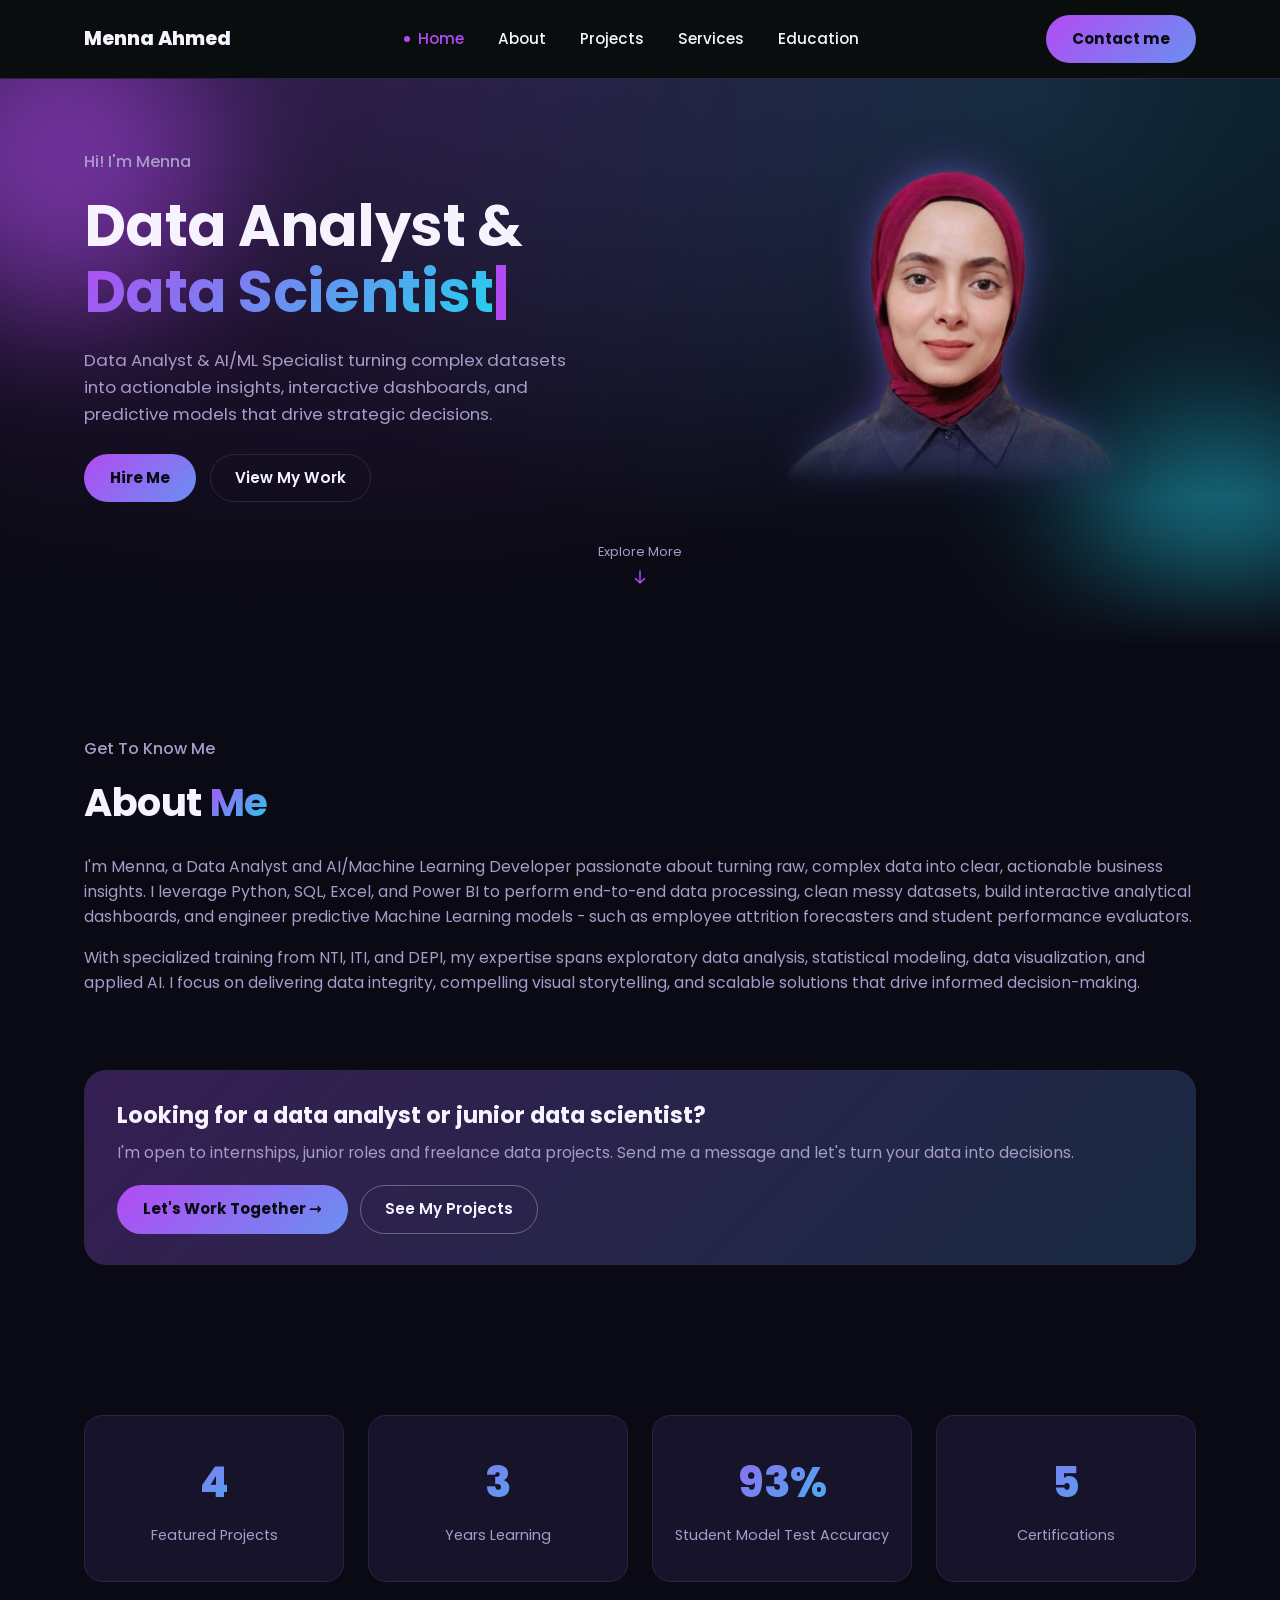
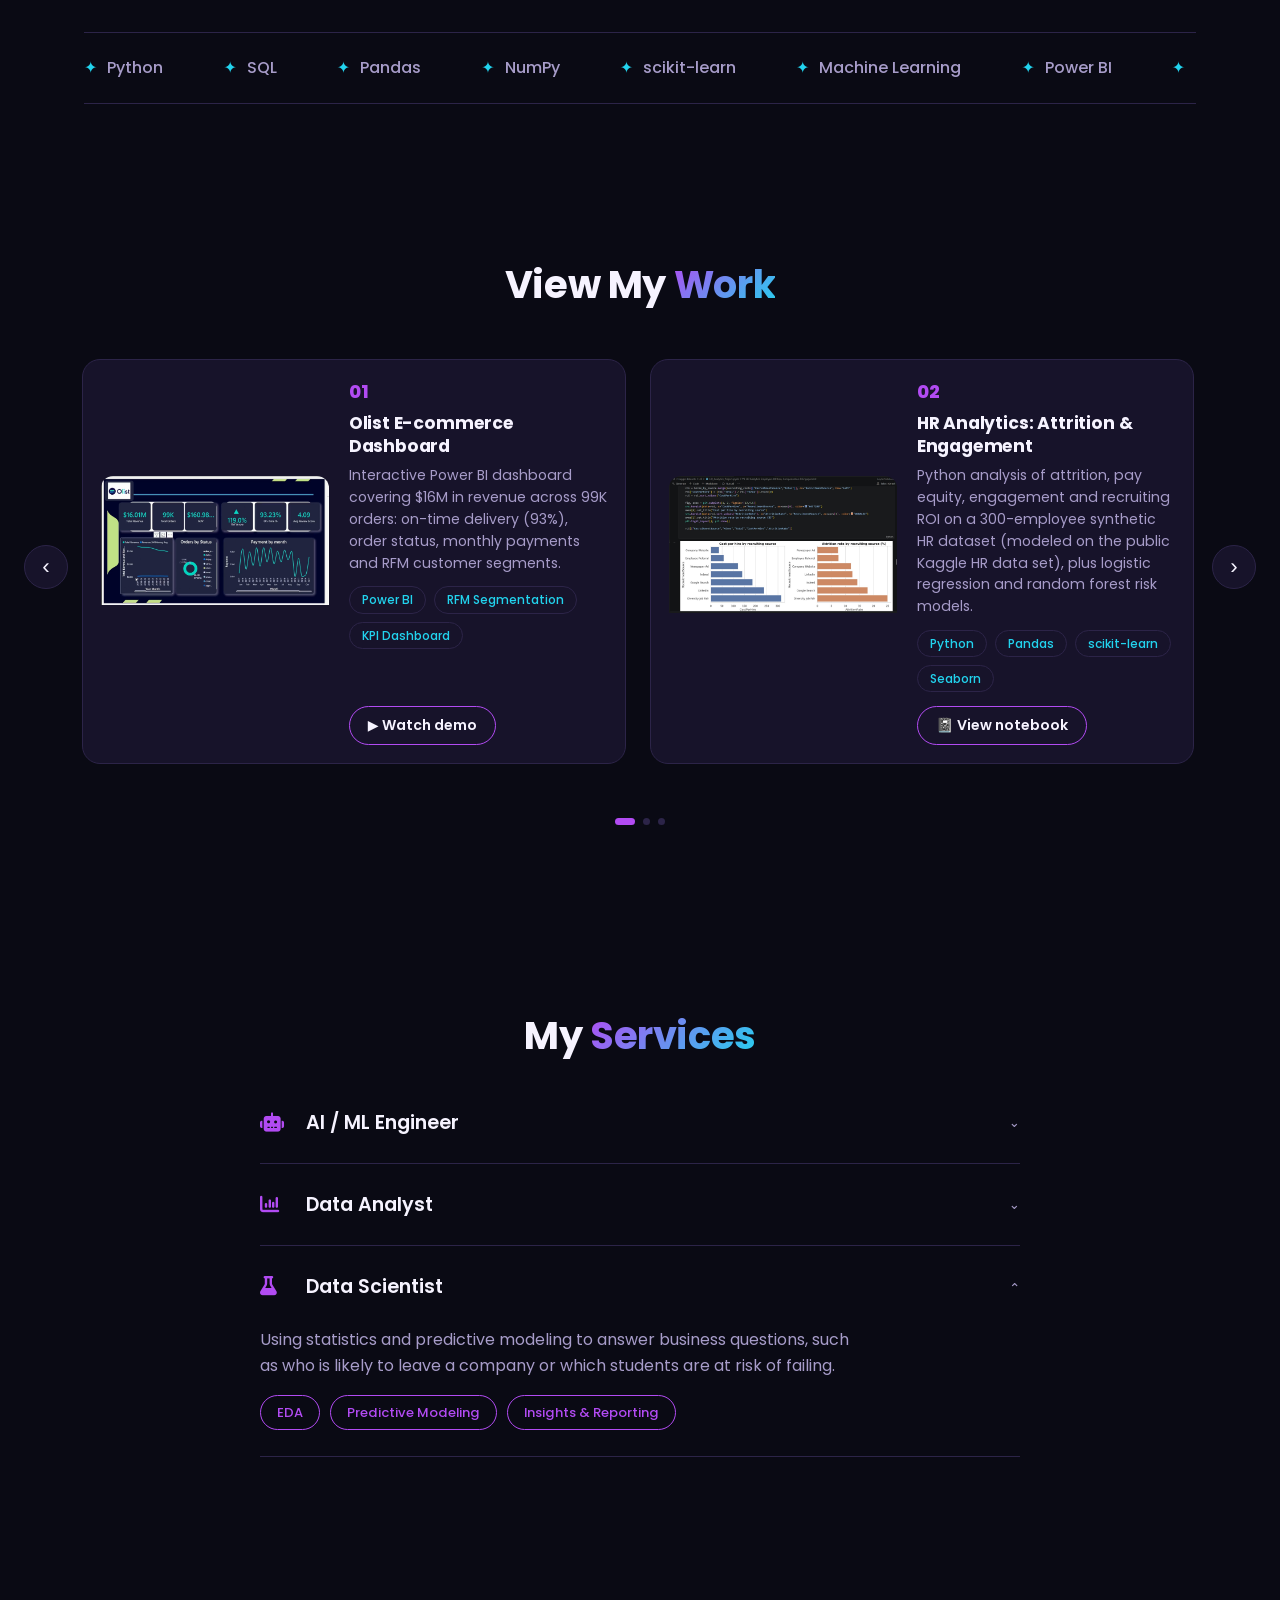
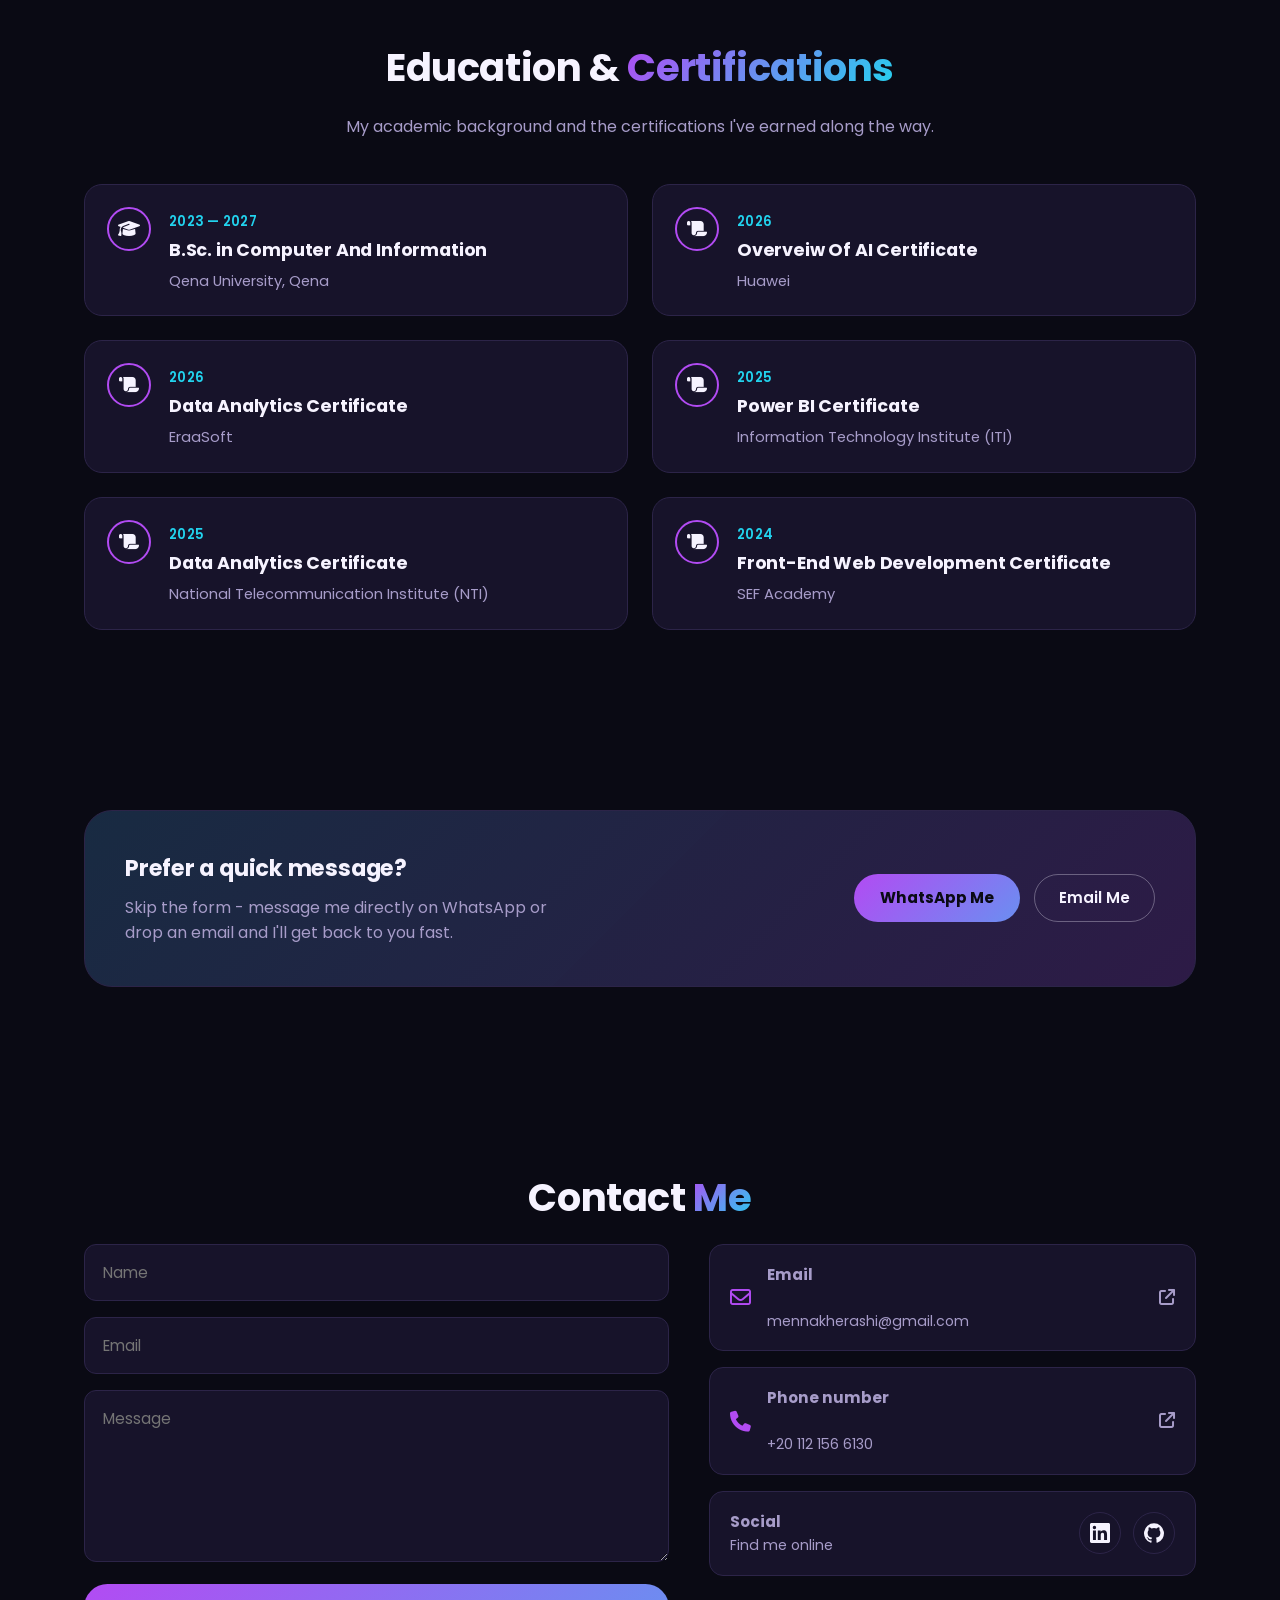
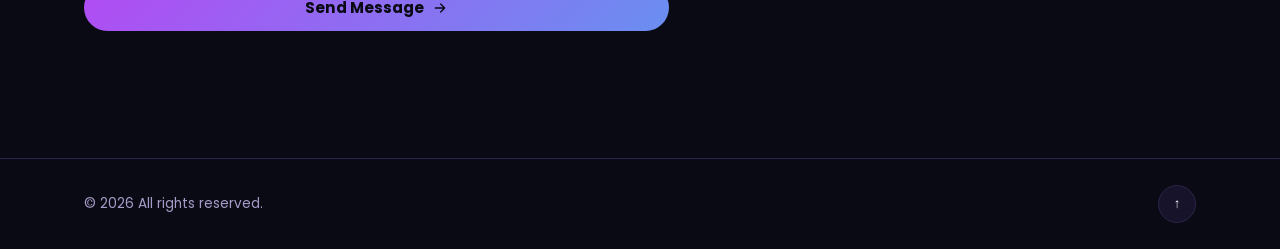
==== commit f738703e: "first portfolio upload" ====
--- a/index.html
+++ b/index.html
@@ -25,7 +25,7 @@
       <li><a href="#works" class="nav-link">Projects</a></li>
       <li><a href="#services" class="nav-link">Services</a></li>
       <li><a href="#education" class="nav-link">Education</a></li>
-      <li><a href="#skills" class="nav-link">Skills</a></li>
+
     </ul>
     <a href="#contact" class="btn-pill">Contact me</a>
   </nav>
@@ -33,7 +33,6 @@
 
 <main>
 
-  <!-- HERO -->
   <section id="home" class="hero">
     <span class="blob blob-1"></span>
     <span class="blob blob-2"></span>
@@ -49,7 +48,7 @@
           </div>
         </div>
         <div class="hero-image">
-          <img src="images/menna-cutout.png" alt="Menna Ahmed portrait" width="912" height="939">
+          <img src="images/menna-personal.png" alt="Menna Ahmed portrait" width="912" height="939">
         </div>
       </div>
       <a href="#works" class="scroll-down" aria-label="Scroll down">
@@ -59,37 +58,20 @@
     </div>
   </section>
 
-  <!-- ABOUT -->
   <section id="about" class="about">
     <div class="wrap about-inner reveal">
       <div class="about-content">
         <p class="eyebrow">Get To Know Me</p>
         <h2>About <span class="accent">Me</span></h2>
-        
+
         <p class="about-text">
   I'm Menna, a Data Analyst and AI/Machine Learning Developer passionate about turning raw, complex data into clear, actionable business insights. I leverage Python, SQL, Excel, and Power BI to perform end-to-end data processing, clean messy datasets, build interactive analytical dashboards, and engineer predictive Machine Learning models - such as employee attrition forecasters and student performance evaluators.
 </p>
 <p class="about-text">
-  With specialized training from NTI, ITI, and DEPI, my expertise spans exploratory data analysis, statistical modeling, data visualization, and applied AI. I focus on delivering data integrity, compelling visual storytelling, and scalable solutions that drive informed decision-making. 
+  With specialized training from NTI, ITI, and DEPI, my expertise spans exploratory data analysis, statistical modeling, data visualization, and applied AI. I focus on delivering data integrity, compelling visual storytelling, and scalable solutions that drive informed decision-making.
 </p>
-<p class="about-text highlight-cta">
-  <strong>Looking for an impactful Data & AI solution for your next project? Let's connect and transform your data into value!</strong>
-</p>
-
-        <div class="about-stats">
-          <div class="about-stat">
-            <span class="about-stat-num">3+</span>
-            <span class="about-stat-label">Years Learning &amp; Building</span>
-          </div>
-          <div class="about-stat">
-            <span class="about-stat-num">5</span>
-            <span class="about-stat-label">Certifications</span>
-          </div>
-          <div class="about-stat">
-            <span class="about-stat-num">4</span>
-            <span class="about-stat-label">Featured Projects</span>
-          </div>
-        </div>
+
+        <br><br>
         <div class="about-cta">
           <p class="about-cta-title">Looking for a data analyst or junior data scientist?</p>
           <p class="about-cta-text">I'm open to internships, junior roles and freelance data projects. Send me a message and let's turn your data into decisions.</p>
@@ -102,7 +84,6 @@
     </div>
   </section>
 
-  <!-- STATS -->
   <section class="stats">
     <div class="wrap">
       <div class="stats-grid reveal-stagger">
@@ -136,7 +117,6 @@
     </div>
   </section>
 
-  <!-- WORKS -->
   <section id="works" class="works">
     <div class="wrap reveal">
       <h2>View My <span class="accent">Work</span></h2>
@@ -180,16 +160,9 @@
       <button class="carousel-btn next" id="worksNext" aria-label="Next">&#8250;</button>
     </div>
     <div class="dots" id="worksDots"></div>
-    <div class="wrap" style="margin-top:50px;">
-      <div class="cta-banner reveal">
-        <h3>Have a data project in mind?</h3>
-        <p>I'm open to internships, junior roles and collaborations in data analysis, dashboards and machine learning.</p>
-        <a href="#contact" class="btn-pill">Let's Talk →</a>
-      </div>
-    </div>
-  </section>
-
-  <!-- SERVICES -->
+
+  </section>
+
   <section id="services" class="services">
     <div class="wrap reveal">
       <h2>My <span class="accent">Services</span></h2>
@@ -240,7 +213,6 @@
     </div>
   </section>
 
-  <!-- EDUCATION & CERTIFICATIONS -->
   <section id="education" class="education">
     <div class="wrap reveal">
       <h2>Education &amp; <span class="accent">Certifications</span></h2>
@@ -298,58 +270,6 @@
     </div>
   </section>
 
-  <!-- SKILLS -->
-  <section id="skills" class="skills">
-    <div class="wrap reveal">
-      <h2>My <span class="accent">Skills</span></h2>
-      <p class="section-sub">My skills are those I've learned and developed over the years, by studying, focusing, and being consistent in what I love most.</p>
-
-      <div class="skill-card reveal">
-         <div class="skill-head">
-    <span class="skill-icon"><i class="fa-solid fa-chart-line"></i></span>
-    <h3>Data Analysis</h3>
-</div>
-        <div class="skill-list">
-          <span>Python</span><span>SQL</span><span>Pandas</span><span>NumPy</span>
-          <span>Excel</span><span>Data Cleaning</span><span>Exploratory Analysis</span>
-        </div>
-      </div>
-
-      <div class="skill-card reveal">
-         <div class="skill-head">
-    <span class="skill-icon"><i class="fa-solid fa-brain"></i></span>
-    <h3>Machine Learning &amp; AI</h3>
-</div>
-        <div class="skill-list">
-          <span>scikit-learn</span><span>Logistic Regression</span><span>Random Forest</span>
-          <span>Feature Engineering</span><span>Model Evaluation</span><span>NLP</span>
-        </div>
-      </div>
-
-      <div class="skill-card reveal">
-         <div class="skill-head">
-    <span class="skill-icon"><i class="fa-solid fa-chart-pie"></i></span>
-    <h3>Data Visualization</h3>
-</div>
-        <div class="skill-list">
-          <span>Power BI</span><span>Matplotlib</span><span>Seaborn</span>
-          <span>Dashboards</span><span>Data Storytelling</span>
-        </div>
-      </div>
-
-      <div class="skill-card reveal">
-         <div class="skill-head">
-    <span class="skill-icon"><i class="fa-solid fa-wrench"></i></span>
-    <h3>Tools</h3>
-</div>
-        <div class="skill-list">
-          <span>Jupyter Notebook</span><span>VS Code</span><span>Git &amp; GitHub</span><span>AWS Cloud</span>
-        </div>
-      </div>
-    </div>
-  </section>
-
-  <!-- DIRECT MESSAGE -->
   <section class="direct-msg-section">
     <div class="wrap">
       <div class="direct-msg reveal">
@@ -365,7 +285,6 @@
     </div>
   </section>
 
-  <!-- CONTACT -->
   <section id="contact" class="contact">
     <div class="wrap reveal">
       <h2>Contact <span class="accent">Me</span></h2>
@@ -391,11 +310,13 @@
             <span><strong>Phone number</strong><br>+20 112 156 6130</span>
              <span class="info-arrow"><i class="fa-solid fa-arrow-up-right-from-square"></i></span>
           </a>
-          <a href="#" class="info-card">
-             <span class="info-icon"><i class="fa-solid fa-location-dot"></i></span>
-            <span><strong>Location</strong><br>Qena, Egypt</span>
-             <span class="info-arrow"><i class="fa-solid fa-arrow-up-right-from-square"></i></span>
-          </a>
+          <div class="info-card social-card">
+            <div class="social-text"><strong>Social</strong>Find me online</div>
+            <div class="social-links">
+              <a href="https://www.linkedin.com/in/menna-ahmed-" target="_blank" rel="noopener" aria-label="LinkedIn profile"><svg viewBox="0 0 24 24" width="20" height="20" fill="currentColor" aria-hidden="true"><path d="M20.45 20.45h-3.56v-5.57c0-1.33-.02-3.04-1.85-3.04-1.85 0-2.14 1.45-2.14 2.94v5.67H9.35V9h3.41v1.56h.05c.48-.9 1.64-1.85 3.37-1.85 3.6 0 4.27 2.37 4.27 5.46v6.28zM5.34 7.43a2.06 2.06 0 1 1 0-4.12 2.06 2.06 0 0 1 0 4.12zM7.12 20.45H3.56V9h3.56v11.45zM22.22 0H1.77C.79 0 0 .77 0 1.73v20.54C0 23.23.79 24 1.77 24h20.45c.98 0 1.78-.77 1.78-1.73V1.73C24 .77 23.2 0 22.22 0z"/></svg></a>
+              <a href="https://github.com/Menna-Ahmed13" target="_blank" rel="noopener" aria-label="GitHub profile"><svg viewBox="0 0 24 24" width="20" height="20" fill="currentColor" aria-hidden="true"><path d="M12 .3a12 12 0 0 0-3.8 23.38c.6.12.83-.26.83-.57v-2.23c-3.34.73-4.03-1.42-4.03-1.42-.55-1.39-1.33-1.76-1.33-1.76-1.09-.74.08-.73.08-.73 1.2.09 1.84 1.24 1.84 1.24 1.07 1.83 2.81 1.3 3.5.99.1-.78.42-1.31.76-1.61-2.67-.3-5.47-1.33-5.47-5.93 0-1.31.47-2.38 1.24-3.22-.14-.3-.54-1.52.1-3.18 0 0 1-.32 3.3 1.23a11.5 11.5 0 0 1 6 0c2.28-1.55 3.29-1.23 3.29-1.23.64 1.66.24 2.88.12 3.18.77.84 1.23 1.91 1.23 3.22 0 4.61-2.8 5.63-5.48 5.92.43.37.81 1.1.81 2.22v3.29c0 .32.22.7.83.58A12 12 0 0 0 12 .3z"/></svg></a>
+            </div>
+          </div>
         </div>
       </div>
     </div>
--- a/css/style.css
+++ b/css/style.css
@@ -29,7 +29,6 @@
 a{ color:inherit; }
 h1,h2,h3{ font-weight:700; letter-spacing:-0.01em; }
 
-/* Header */
 header{
   position: sticky; top:0; z-index: 100;
   background: rgba(11,15,13,0.85);
@@ -76,7 +75,6 @@
 .nav-toggle{ display:none; flex-direction:column; gap:5px; background:none; border:none; cursor:pointer; }
 .nav-toggle span{ width:24px; height:2px; background: var(--text); }
 
-/* Hero */
 .hero{ padding: 70px 0 60px; text-align:left; position:relative; overflow:hidden; }
 .hero::before{
   content:''; position:absolute; inset: -10% -10% auto -10%; height: 700px;
@@ -107,7 +105,7 @@
 @keyframes blink{ 50%{ opacity:0; } }
 
 .hero-image{
-  width:100%; max-width: 440px; margin: 0 auto;
+  width:100%; max-width: 360px; margin: 0 auto;
   animation-name: heroImageIn, floatIdle;
   animation-duration: .9s, 5s;
   animation-delay: .32s, 1.2s;
@@ -132,18 +130,16 @@
 .scroll-down svg{ animation: bob 1.6s ease-in-out infinite; color: var(--accent); }
 @keyframes bob{ 0%,100%{ transform:translateY(0); } 50%{ transform:translateY(6px); } }
 
-/* Section generic */
 section{ padding: 90px 0; }
 section h2{ font-size: clamp(1.7rem, 3.5vw, 2.4rem); text-align:center; margin-bottom: 16px; }
 .section-sub{ text-align:center; color: var(--muted); max-width: 60ch; margin: 0 auto 44px; }
 
-/* About */
 .about-inner{
-  max-width: 820px; margin: 0 auto;
+  margin: 0 auto;
 }
 .about-content .eyebrow{ margin-bottom: 10px; }
 .about-content h2{ text-align:left; margin-bottom: 20px; }
-.about-text{ color: var(--muted); margin-bottom: 16px; font-size:0.98rem; max-width: 58ch; }
+.about-text{ color: var(--muted); margin-bottom: 16px; font-size:0.98rem; }
 .about-stats{
   display:flex; gap: 30px; flex-wrap:wrap; margin: 28px 0 32px;
   padding-top: 26px; border-top: 1px solid var(--line);
@@ -156,24 +152,24 @@
 }
 .about-stat-label{ color: var(--muted); font-size:0.85rem; }
 
-/* Works carousel */
 .works .wrap{ margin-bottom: 34px; }
 .carousel-wrap{ display:flex; align-items:center; gap: 14px; }
+.carousel-wrap.wrap{ max-width: 1320px; }
 .carousel{
   display:flex; gap: 24px; overflow-x:auto; scroll-snap-type: x mandatory;
-  padding: 6px 2px 20px;
+  padding: 10px 2px 20px;
   scrollbar-width: none;
 }
 .carousel::-webkit-scrollbar{ display:none; }
 .work-card{
-  flex: 0 0 320px; scroll-snap-align:start;
+  flex: 0 0 calc((100% - 24px) / 2); scroll-snap-align:start;
   background: var(--card); border:1px solid var(--line); border-radius: var(--radius);
-  padding: 20px; position:relative;
+  padding: 18px; position:relative;
 }
 .work-img{ border-radius: 12px; overflow:hidden; aspect-ratio: 4/3; margin-bottom: 20px; }
 .work-num{ color: var(--accent); font-weight:800; font-size:1.1rem; }
-.work-card h3{ font-size:1.15rem; margin: 10px 0 8px; }
-.work-card p{ color: var(--muted); font-size:0.92rem; }
+.work-card h3{ font-size:1.08rem; margin: 6px 0 8px; line-height:1.3; }
+.work-card p{ color: var(--muted); font-size:0.88rem; line-height:1.55; }
 .carousel-btn{
   flex: 0 0 auto; width:44px; height:44px; border-radius:50%;
   background: var(--card); border:1px solid var(--line); color:var(--text);
@@ -184,7 +180,6 @@
 .dots span{ width:7px; height:7px; border-radius:50%; background: var(--line); }
 .dots span.active{ background: var(--accent); width:20px; border-radius:4px; }
 
-/* Services accordion */
 .accordion{ max-width: 760px; margin: 0 auto; }
 .acc-item{ border-bottom: 1px solid var(--line); }
 .acc-head{
@@ -204,7 +199,6 @@
   border-radius:999px; font-size:0.82rem; font-weight:500;
 }
 
-/* Skills */
 .skill-card{
   background: var(--card); border:1px solid var(--line); border-radius: var(--radius);
   padding: 28px 30px; margin-bottom: 20px; max-width: 780px; margin-left:auto; margin-right:auto;
@@ -215,8 +209,6 @@
 .skill-list{ display:flex; flex-wrap:wrap; gap:10px 16px; flex:1; }
 .skill-list span{ font-size:0.92rem; color: var(--text); opacity:0.9; }
 
-
-/* Contact */
 .contact-grid{ display:grid; grid-template-columns: 1.2fr 1fr; gap: 40px; align-items:start; }
 .contact-form{ display:flex; flex-direction:column; gap:16px; }
 .contact-form input, .contact-form textarea{
@@ -235,8 +227,15 @@
 .info-card strong{ display:block; font-size:0.95rem; }
 .info-card span:nth-child(2){ flex:1; font-size:0.88rem; color: var(--muted); }
 .info-arrow{ color: var(--muted); }
-
-/* Footer */
+.social-card .social-text{ flex:1; font-size:0.88rem; color: var(--muted); }
+.social-card .social-links{ display:flex; gap:12px; }
+.social-links a{
+  width:42px; height:42px; border-radius:50%; display:flex; align-items:center; justify-content:center;
+  border:1px solid var(--line); color: var(--text); font-size:1.15rem; text-decoration:none;
+  transition: border-color .2s, color .2s, transform .2s;
+}
+.social-links a:hover{ border-color: var(--accent); color: var(--accent); transform: translateY(-3px); }
+
 footer{ border-top:1px solid var(--line); padding: 26px 0; }
 .footer-inner{ display:flex; justify-content:space-between; align-items:center; color: var(--muted); font-size:0.85rem; }
 #toTop{
@@ -245,7 +244,6 @@
 }
 #toTop:hover{ border-color: var(--accent); color: var(--accent); }
 
-/* Scroll reveal */
 .reveal{
   opacity:0; transform: translateY(36px);
   transition: opacity .7s cubic-bezier(.16,.8,.3,1), transform .7s cubic-bezier(.16,.8,.3,1);
@@ -263,7 +261,6 @@
 .reveal-stagger.in-view > *:nth-child(5){ transition-delay: .45s; }
 .reveal-stagger.in-view > *{ opacity:1; transform:none; }
 
-/* Hero entrance (plays once on load, no scroll trigger needed) */
 .hero-inner .eyebrow{ animation: fadeUp .7s cubic-bezier(.16,.8,.3,1) both; }
 .hero-inner h1{ animation: fadeUp .7s .12s cubic-bezier(.16,.8,.3,1) both; }
 .hero-inner .hero-sub{ animation: fadeUp .7s .22s cubic-bezier(.16,.8,.3,1) both; }
@@ -272,7 +269,6 @@
 @keyframes fadeUp{ from{ opacity:0; transform: translateY(22px); } to{ opacity:1; transform:none; } }
 @keyframes heroImageIn{ from{ opacity:0; transform: translateY(30px) scale(.94); } to{ opacity:1; transform:none; } }
 
-/* Hover motion */
 .work-card{ transition: transform .35s cubic-bezier(.16,.8,.3,1), border-color .35s; }
 .work-card:hover{ transform: translateY(-8px); border-color: var(--accent); }
 .work-img img{ transition: transform .5s cubic-bezier(.16,.8,.3,1); }
@@ -280,8 +276,6 @@
 
 .skill-card{ transition: transform .3s cubic-bezier(.16,.8,.3,1), border-color .3s; }
 .skill-card:hover{ transform: translateY(-4px); border-color: var(--accent); }
-
-
 
 .info-card{ transition: transform .25s, border-color .2s; }
 .info-card:hover{ transform: translateX(6px); }
@@ -308,7 +302,6 @@
   .reveal, .reveal-stagger > *{ opacity:1; transform:none; }
 }
 
-/* Stats */
 .stats{ padding: 60px 0; }
 .stats-grid{
   display:grid; grid-template-columns: repeat(auto-fit, minmax(180px,1fr)); gap: 24px;
@@ -332,22 +325,21 @@
 }
 .stat-label{ color: var(--muted); font-size:0.9rem; margin-top:8px; position:relative; z-index:1; }
 
-/* Marquee */
 .marquee-wrap{ overflow:hidden; border-top:1px solid var(--line); border-bottom:1px solid var(--line); padding: 22px 0; margin-top: 50px; }
 .marquee{ display:flex; gap:60px; width:max-content; animation: marquee 22s linear infinite; }
 .marquee span{ font-size:1rem; color: var(--muted); white-space:nowrap; font-weight:500; display:flex; align-items:center; gap:10px; }
 .marquee span::before{ content:'✦'; color: var(--accent-2); }
 @keyframes marquee{ from{ transform: translateX(0); } to{ transform: translateX(-50%); } }
 
-/* Education timeline */
-.edu-timeline{ max-width: 720px; margin: 0 auto; position:relative; }
-.edu-timeline::before{
-  content:''; position:absolute; left: 21px; top:8px; bottom:8px; width:2px;
-  background: linear-gradient(var(--accent), var(--accent-2));
-  opacity:0.4;
-}
-.edu-item{ display:flex; gap:22px; padding-bottom: 36px; position:relative; }
-.edu-item:last-child{ padding-bottom:0; }
+.edu-timeline{
+  display:grid; grid-template-columns: repeat(2, 1fr); gap: 24px;
+}
+.edu-item{
+  display:flex; align-items:flex-start; gap:18px; padding: 22px;
+  background: var(--card); border:1px solid var(--line); border-radius: var(--radius);
+  transition: transform .3s cubic-bezier(.16,.8,.3,1), border-color .3s;
+}
+.edu-item:hover{ transform: translateY(-4px); border-color: var(--accent); }
 .edu-dot{
   flex:0 0 auto; width:44px; height:44px; border-radius:50%;
   background: var(--card); border:2px solid var(--accent);
@@ -358,7 +350,6 @@
 .edu-content h3{ font-size:1.1rem; margin: 4px 0 6px; }
 .edu-content p{ color: var(--muted); font-size:0.92rem; }
 
-/* CTA banner */
 .cta-banner{
   background: linear-gradient(135deg, rgba(178,75,243,0.18), rgba(34,211,238,0.12)), var(--card);
   border: 1px solid var(--line); border-radius: 28px;
@@ -373,7 +364,6 @@
 .cta-banner p{ color: var(--muted); margin: 14px auto 26px; max-width:50ch; position:relative; z-index:1; }
 .cta-banner .btn-pill{ position:relative; z-index:1; }
 
-/* Direct message section */
 .direct-msg{
   display:flex; align-items:center; justify-content:space-between; gap: 30px; flex-wrap:wrap;
   background: linear-gradient(135deg, rgba(34,211,238,0.12), rgba(178,75,243,0.14)), var(--card);
@@ -383,7 +373,6 @@
 .direct-msg p{ color: var(--muted); max-width:44ch; }
 .direct-msg-actions{ display:flex; gap:14px; flex-wrap:wrap; }
 
-/* Project card tags + actions */
 .work-tags{ display:flex; flex-wrap:wrap; gap:8px; margin-top: 14px; }
 .work-tags span{
   border:1px solid var(--line); color: var(--accent-2); padding:3px 12px;
@@ -397,10 +386,21 @@
   transition: background .2s, color .2s;
 }
 .work-link:hover{ background: var(--accent); color: var(--btn-text); }
-.work-card{ display:flex; flex-direction:column; }
-.work-card .work-actions{ margin-top:auto; padding-top:16px; }
-
-/* Hero two-column layout */
+@media (min-width: 681px){
+  .work-card{
+    display:grid; grid-template-columns: 45% 1fr; grid-template-rows: auto auto auto auto 1fr;
+    column-gap: 20px; align-content:start;
+  }
+  .work-card > *{ grid-column: 2; }
+  .work-card .work-img{ grid-column: 1; grid-row: 1 / 6; align-self:center; margin:0; }
+  .work-card .work-tags{ margin-top: 12px; }
+  .work-card .work-actions{ align-self:end; padding-top:14px; margin-top:0; }
+}
+@media (max-width: 680px){
+  .work-card{ display:flex; flex-direction:column; }
+  .work-card .work-actions{ margin-top:auto; padding-top:16px; }
+}
+
 .hero-grid{
   display:grid; grid-template-columns: 1.1fr 0.9fr; gap: 40px; align-items:center;
 }
@@ -409,18 +409,15 @@
 .cta-row{ display:flex; gap:14px; flex-wrap:wrap; margin-top:26px; }
 .scroll-down{ display:flex; width:max-content; margin-left:auto; margin-right:auto; }
 
-/* About: single column + call to action */
-.about-inner{ max-width: 820px; }
 .about-cta{
   margin-top: 8px; padding: 30px 32px; border-radius: 22px; position:relative; overflow:hidden;
   background: linear-gradient(135deg, rgba(178,75,243,0.20), rgba(34,211,238,0.12)), var(--card);
   border: 1px solid var(--line);
 }
 .about-cta-title{ font-size: clamp(1.1rem, 2.6vw, 1.4rem); font-weight:700; line-height:1.3; }
-.about-cta-text{ color: var(--muted); margin: 10px 0 20px; max-width: 58ch; font-size:0.98rem; }
+.about-cta-text{ color: var(--muted); margin: 10px 0 20px; font-size:0.98rem; }
 .about-cta-actions{ display:flex; gap:12px; flex-wrap:wrap; }
 
-/* Contact form feedback */
 .hp{ position:absolute; left:-9999px; width:1px; height:1px; opacity:0; pointer-events:none; }
 .form-status{ min-height: 1.4em; font-size:0.92rem; text-align:center; color: var(--muted); }
 .form-status.ok{ color:#4ade80; }
@@ -430,16 +427,13 @@
 .info-card span:nth-child(2){ min-width:0; overflow-wrap:anywhere; }
 .contact-form input, .contact-form textarea{ width:100%; font-family:inherit; }
 
-/* ============ Responsive ============ */
 img, video{ max-width:100%; }
 
-/* Laptop / small desktop */
 @media (max-width: 1100px){
   .nav-links{ gap: 22px; }
   .hero-grid{ gap: 24px; }
 }
 
-/* Tablet */
 @media (max-width: 900px){
   section{ padding: 70px 0; }
   .hero{ padding: 50px 0 50px; text-align:center; }
@@ -447,7 +441,7 @@
   .hero-sub{ margin-left:auto; margin-right:auto; }
   .cta-row{ justify-content:center; }
   .hero h1{ min-height:0; }
-  .hero-image{ max-width: 360px; order: 2; }
+  .hero-image{ max-width: 300px; order: 2; }
   .contact-grid{ grid-template-columns: 1fr; }
   .about-content h2, .about-content .eyebrow{ text-align:center; }
   .about-text{ margin-left:auto; margin-right:auto; text-align:center; }
@@ -456,10 +450,9 @@
   .about-cta{ text-align:center; }
   .about-cta-text{ margin-left:auto; margin-right:auto; }
   .about-cta-actions{ justify-content:center; }
-  .work-card{ flex-basis: 300px; }
-}
-
-/* Mobile navigation */
+  .work-card{ flex-basis: 100%; }
+}
+
 @media (max-width: 820px){
   .nav-toggle{ display:flex; padding:8px; }
   .nav-links{
@@ -473,14 +466,13 @@
   .nav-link::before{ left:-14px; }
 }
 
-/* Phone */
 @media (max-width: 680px){
   .wrap{ padding: 0 18px; }
   section{ padding: 56px 0; }
   .nav{ height:66px; }
   .nav-links{ top:66px; }
   .hero h1{ font-size: clamp(1.9rem, 9vw, 2.4rem); }
-  .hero-image{ max-width: 300px; }
+  .hero-image{ max-width: 250px; }
   .cta-row .btn-pill, .cta-row .btn-outline{ flex:1 1 140px; }
   .about-stats{ gap: 22px; }
   .about-cta{ padding: 24px 20px; }
@@ -498,7 +490,8 @@
   .stat-card{ padding: 24px 12px; }
   .stat-num{ font-size: 2rem; }
   .stat-label{ font-size:0.8rem; }
-  .edu-item{ gap:16px; }
+  .edu-timeline{ grid-template-columns: 1fr; gap:16px; }
+  .edu-item{ gap:16px; padding:18px; }
   .info-card{ padding: 16px; }
   .footer-inner{ gap: 12px; }
 }
@@ -508,13 +501,11 @@
   .btn-pill{ padding: 11px 20px; }
 }
 
-/* Soft fade at the bottom of the hero (hides the hard glow edge) */
 .hero::after{
   content:''; position:absolute; left:0; right:0; bottom:0; height:150px; z-index:0;
   background: linear-gradient(to bottom, transparent, var(--bg)); pointer-events:none;
 }
 
-/* Polish */
 .about-cta .btn-outline, .direct-msg .btn-outline, .cta-banner .btn-outline{ border-color: rgba(246,243,255,0.32); }
 .btn-pill, .btn-outline{ white-space:nowrap; }
 @media (max-width: 680px){
